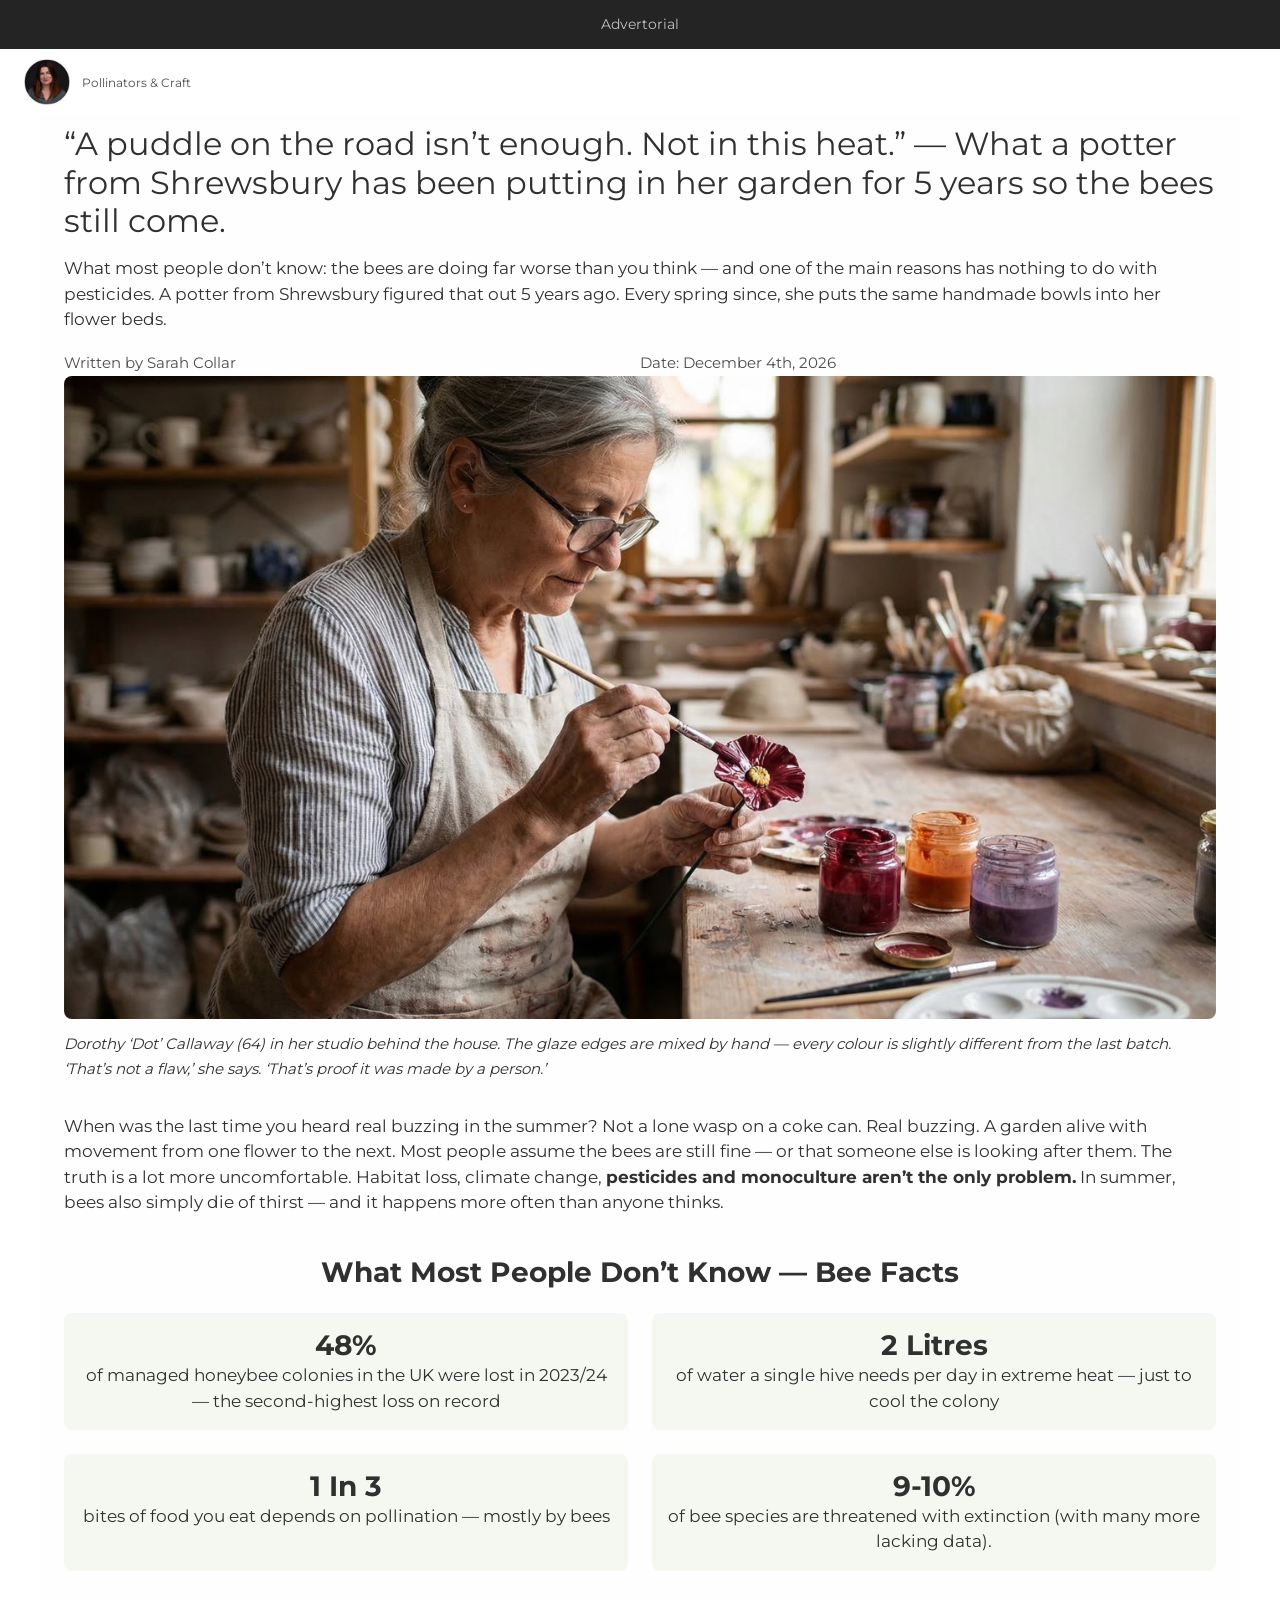
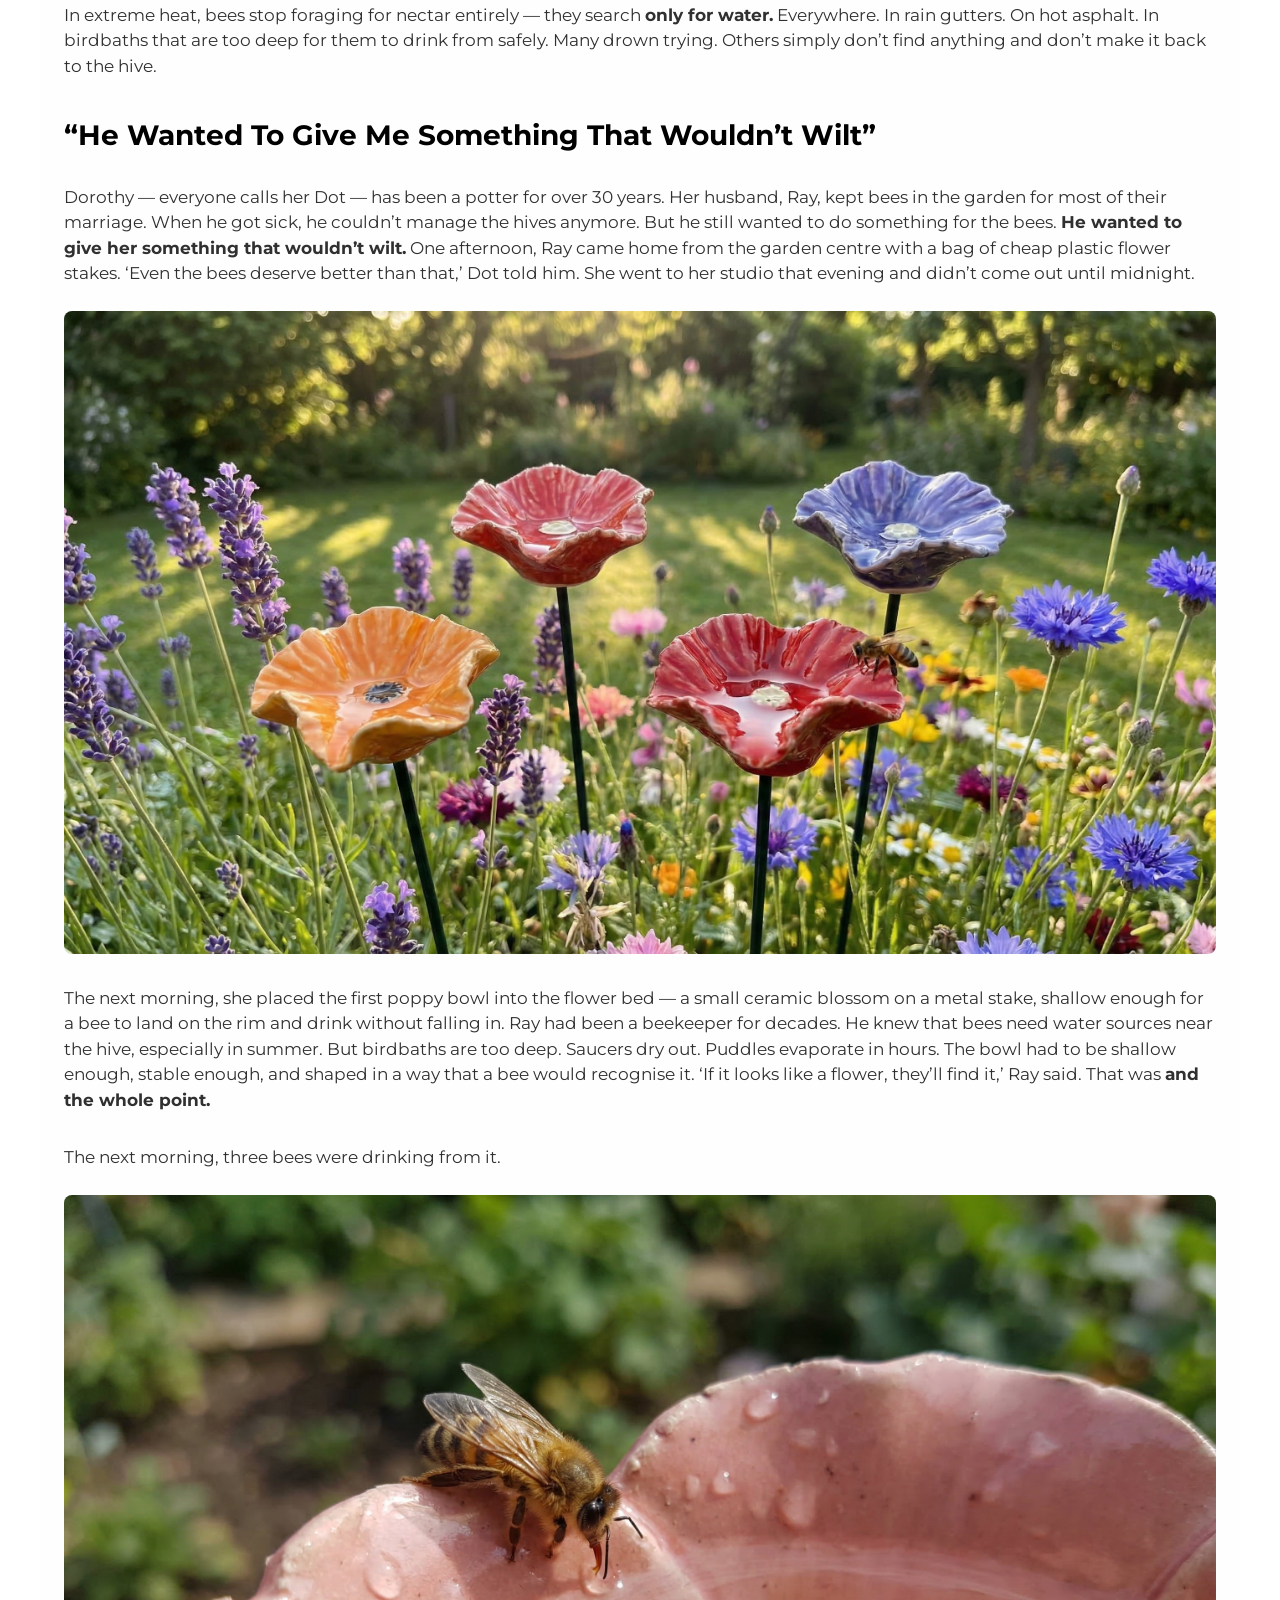
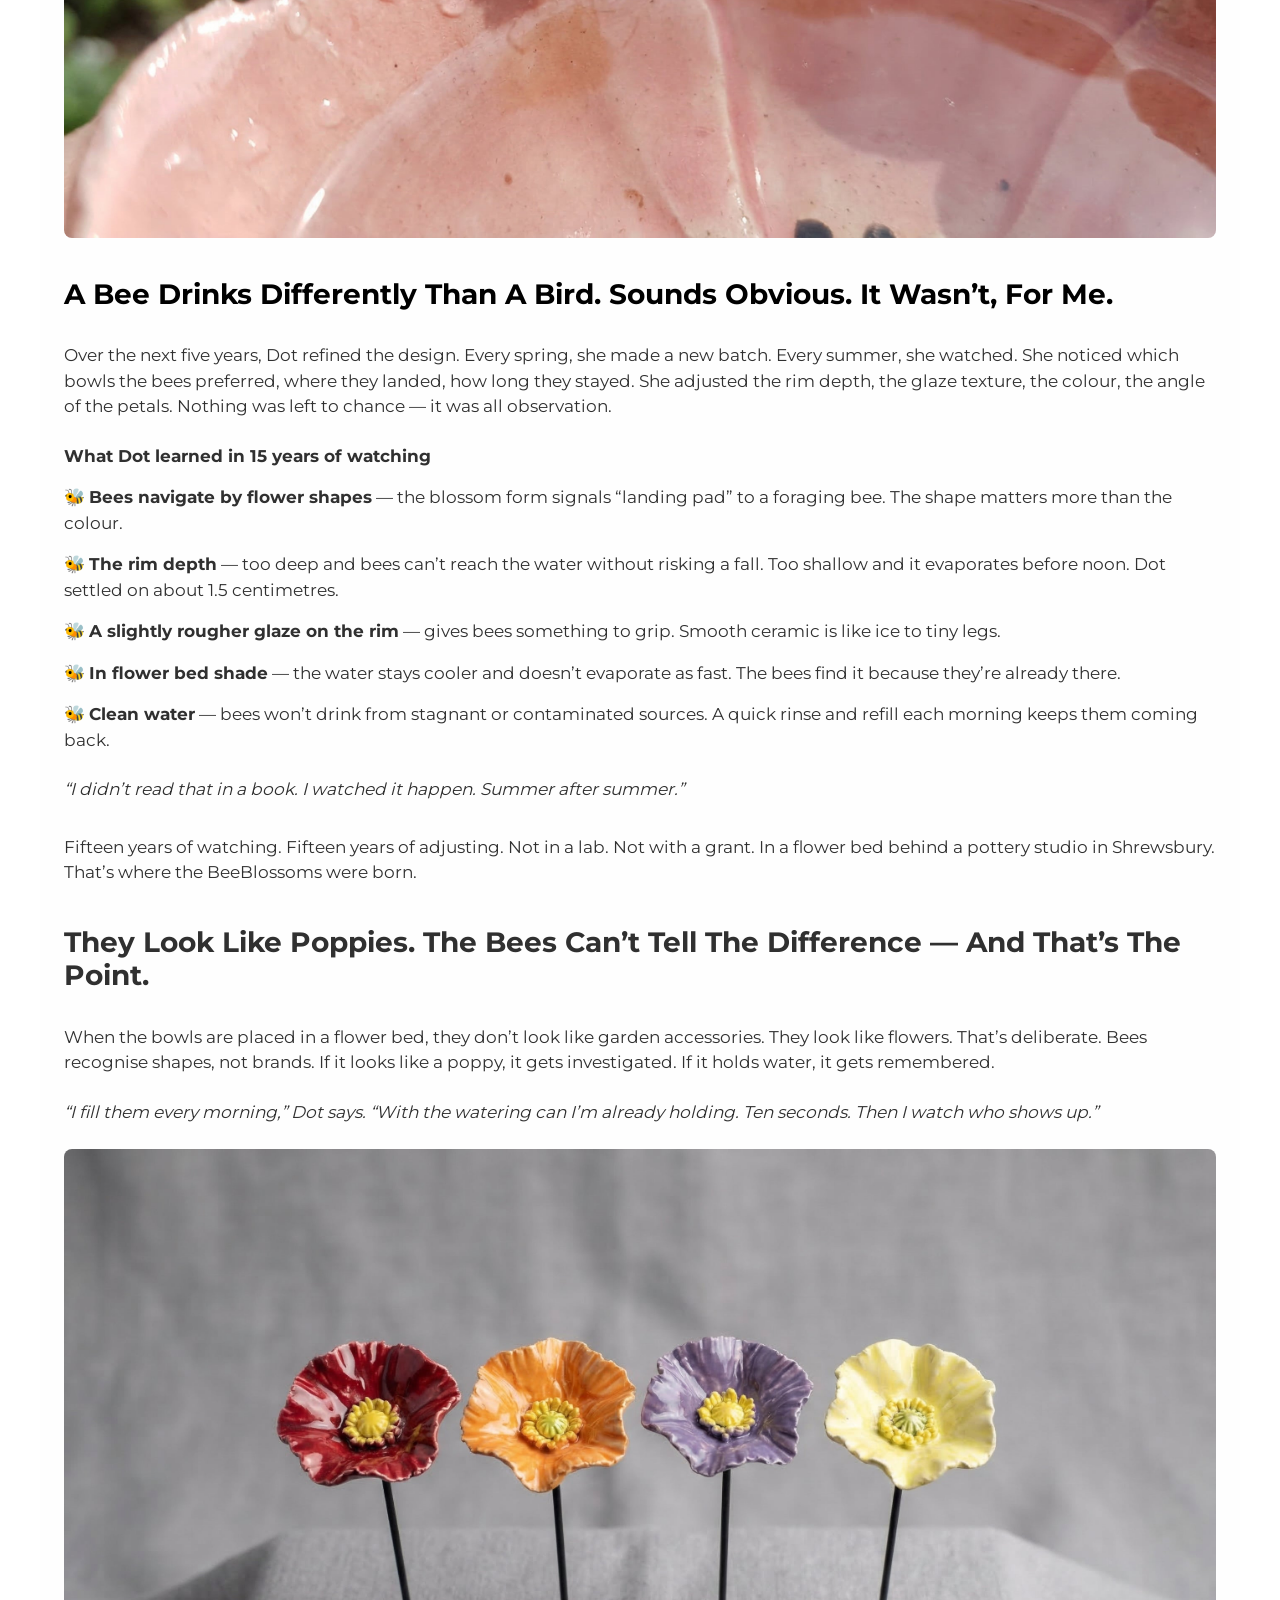
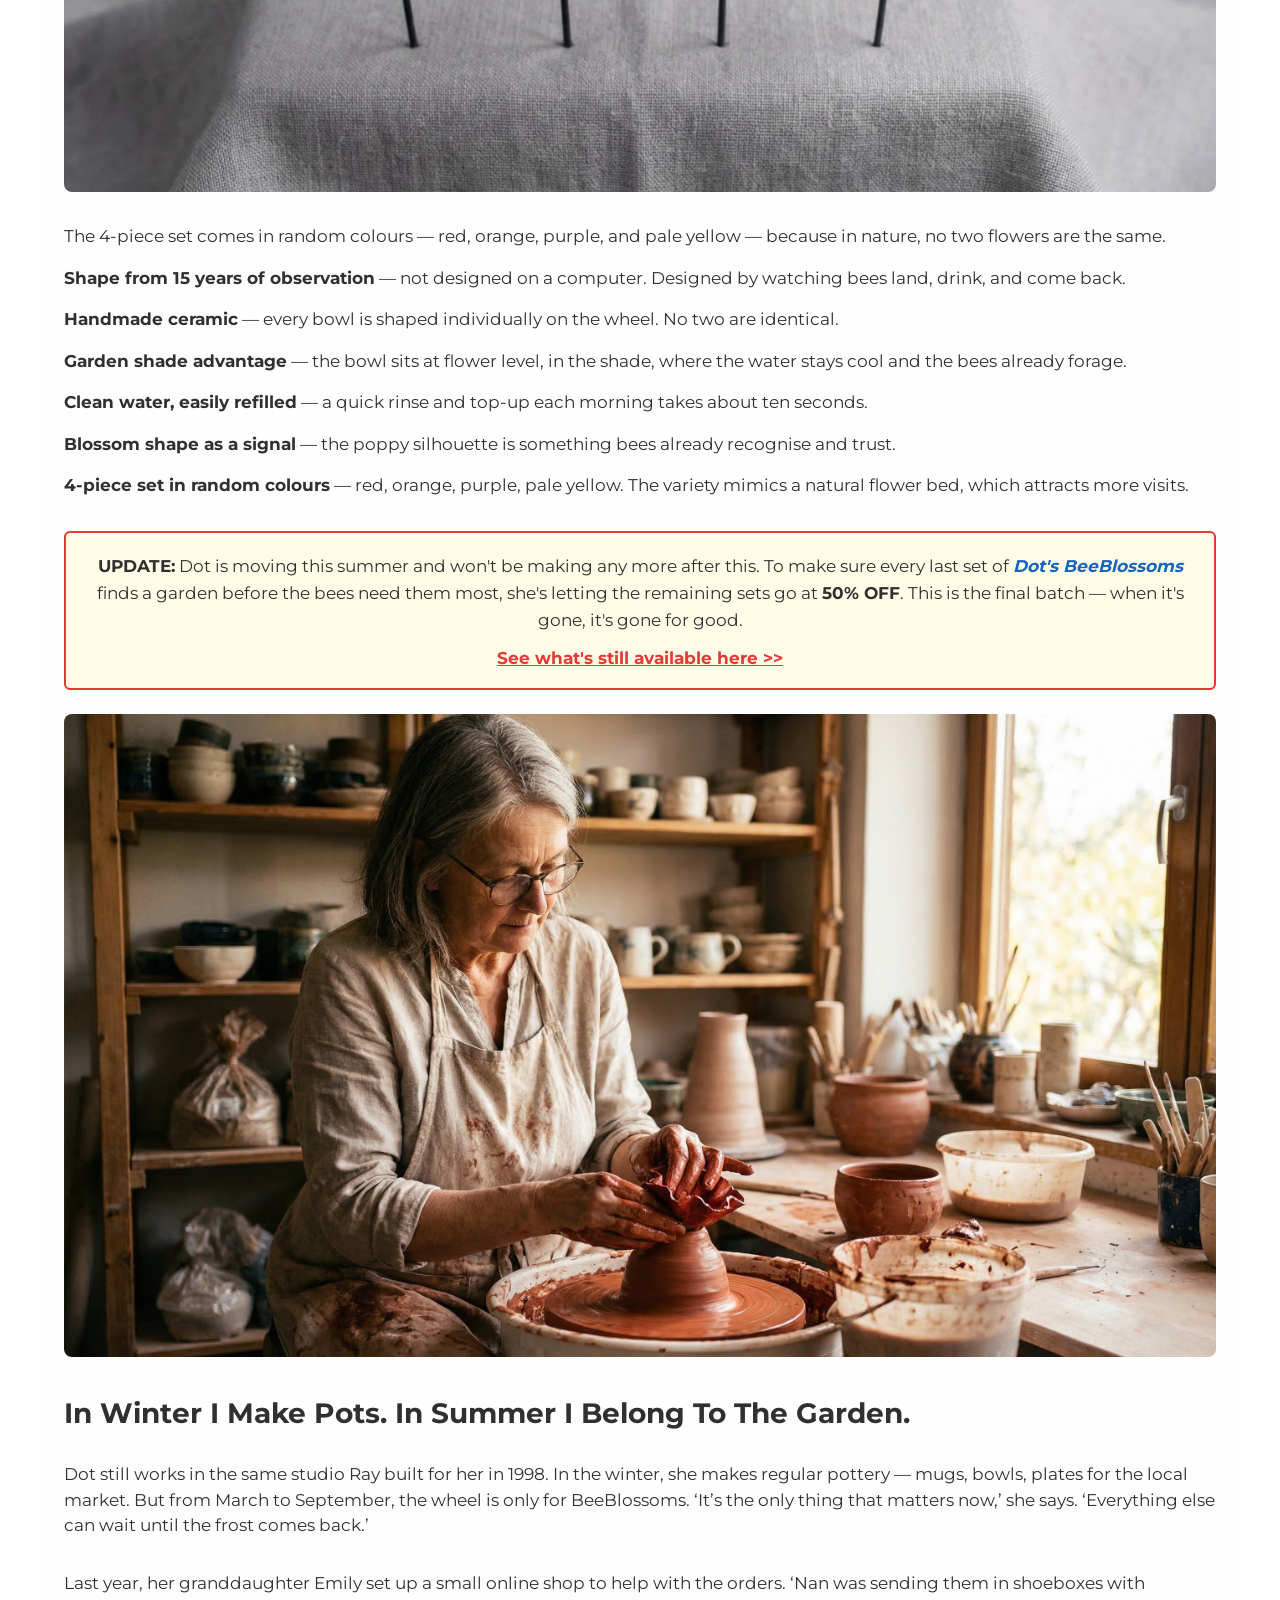
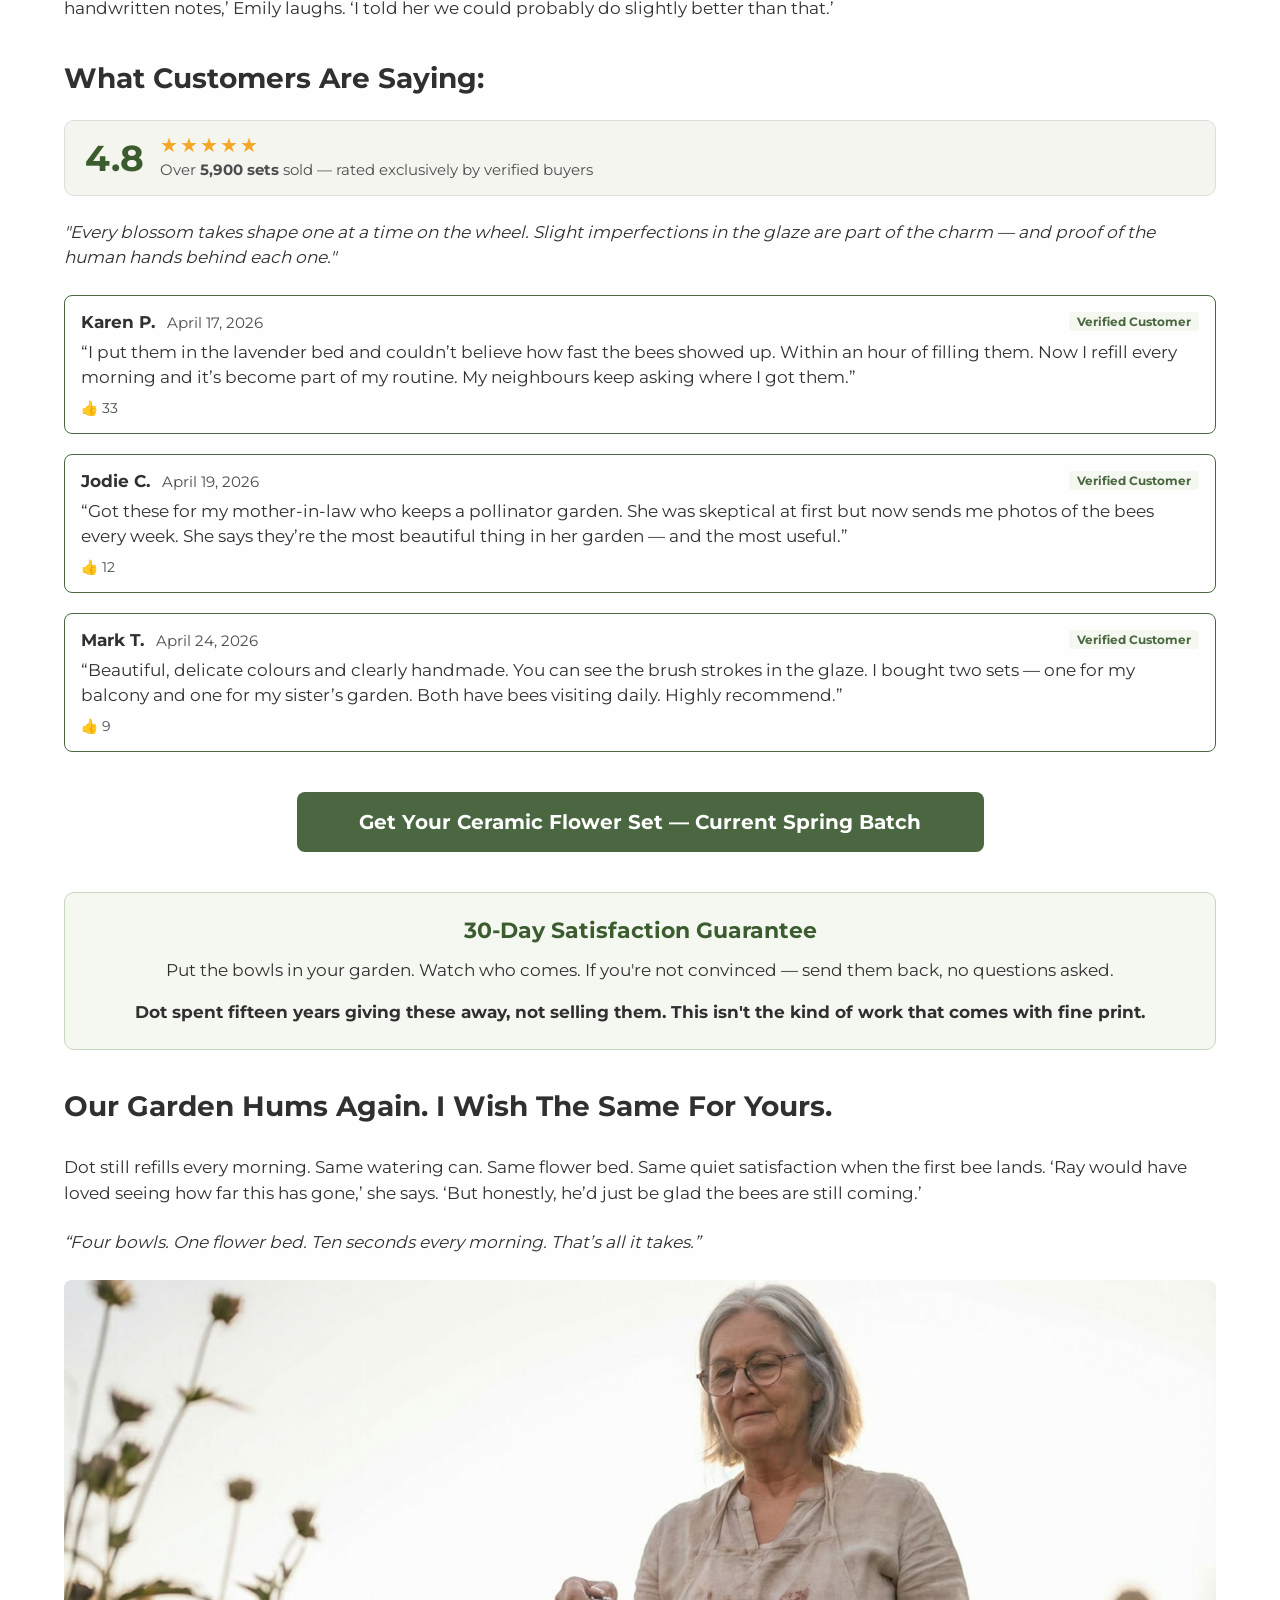
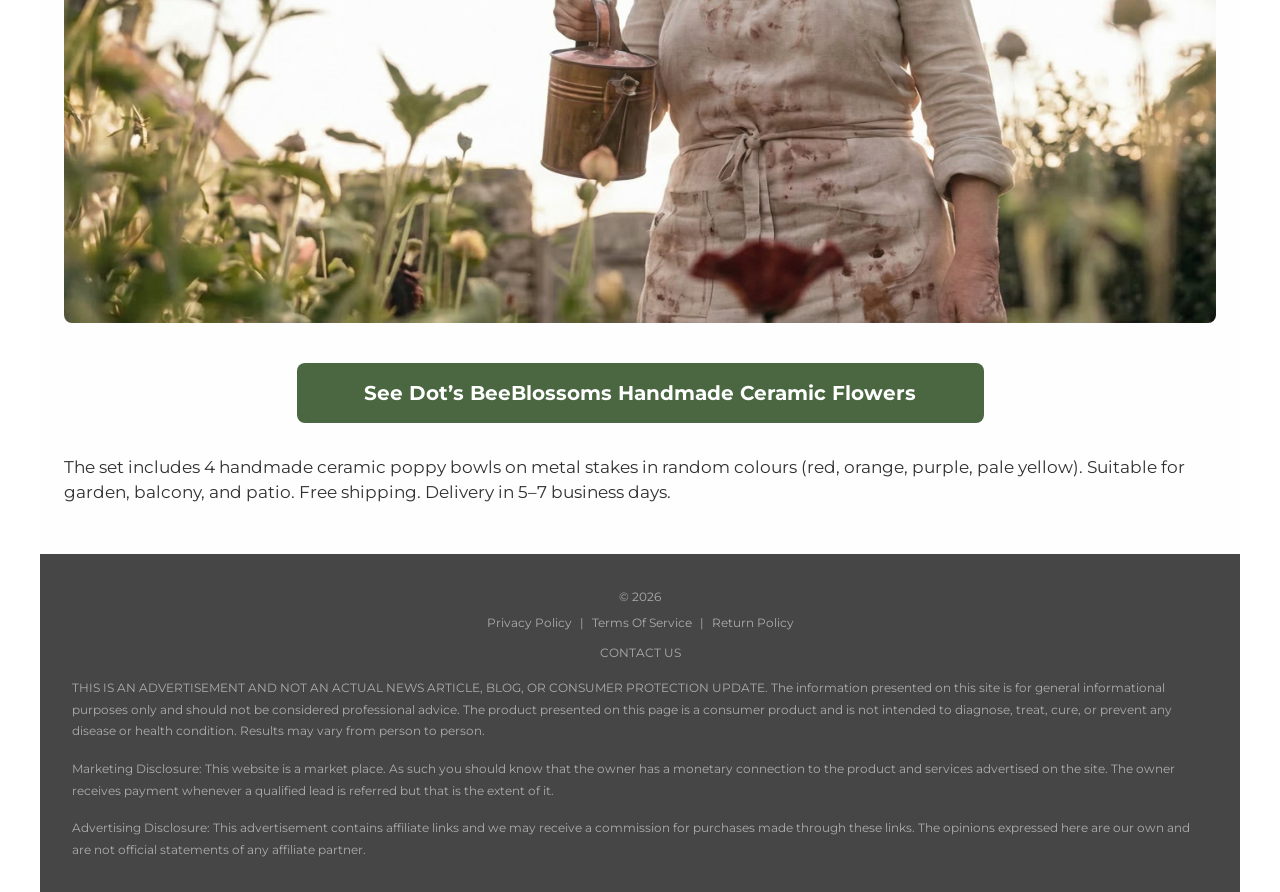
==== index.html @ 8da0c395 "first commit" ====
<!DOCTYPE html>
<html lang="en">
<head>
  <meta charset="UTF-8" />
  <meta name="viewport" content="width=device-width, initial-scale=1.0" />
  <title>BeeBlossoms - ADV – Bloop</title>
  <meta name="description" content="Why a potter from Shrewsbury has been putting handmade ceramic poppy bowls in her garden for 5 years so the bees still come. Handcrafted ceramic flowers with built-in bee watering stations." />
  <link rel="icon" href="images/favicon.png" />
  <meta property="og:title" content="BeeBlossoms" />
  <meta property="og:image" content="images/hero-portrait.jpg" />
  <link rel="stylesheet" href="css/style.css" />


<!-- MaxConv Tracking Script Base Code-->
<script>!function(w,d,o,n,c){w[o]=w[o]||function(){(w[o].q=w[o].q||[]).push(arguments)};var s=d.createElement(n),t=d.getElementsByTagName(n)[0];s.async=!0;s.defer=!0;s.src="https://track.healthdeepinsight.com/t/t.js";t.parentNode.insertBefore(s,t);}(window,document,"maxconv","script");</script>
<noscript><link rel="stylesheet" href="https://track.healthdeepinsight.com/t/t.css?mc_ns=1" /></noscript>
<!-- End MaxConv Tracking Script Base Code-->

</head>
<body>

  <!-- 1. Advertorial Banner -->
  <div class="banner">
    <p>Advertorial</p>
  </div>

  <!-- 2. Nav / Breadcrumb -->
  <div class="nav">
    <div class="nav-inner">
      <img class="nav-avatar" src="images/avatar.jpg" alt="BeeBlossoms avatar" />
      <a class="nav-link" href="https://track.healthdeepinsight.com/click" target="_blank" rel="noopener noreferrer">Pollinators &amp; Craft</a>
    </div>
  </div>

  <!-- 3–18. Main Content -->
  <div class="main">
    <div class="main-inner">

      <!-- 3. Hero Headline Section -->
      <h2 class="hero-headline">
        &ldquo;A puddle on the road isn&rsquo;t enough. Not in this heat.&rdquo;
        &mdash; What a potter from Shrewsbury has been putting in her garden for 5
        years so the bees still come.
      </h2>

      <p class="hero-body">
        What most people don&rsquo;t know: the bees are doing far worse than you
        think &mdash; and one of the main reasons has nothing to do with pesticides.
        A potter from Shrewsbury figured that out 5 years ago. Every spring since,
        she puts the same handmade bowls into her flower beds.
      </p>

      <div class="hero-meta">
        <p>Written by Sarah Collar</p>
        <p id="article-date">Date: </p>
      </div>
    </div>

    <!-- 4. Hero Image + Caption -->
    <div class="section">
      <img class="hero-image" src="images/hero-portrait.jpg" alt="Dorothy 'Dot' Callaway in her studio" width="917" height="512" />
      <p class="hero-caption">
        Dorothy &lsquo;Dot&rsquo; Callaway (64) in her studio behind the house. The
        glaze edges are mixed by hand &mdash; every colour is slightly different from
        the last batch. &lsquo;That&rsquo;s not a flaw,&rsquo; she says. &lsquo;That&rsquo;s
        proof it was made by a person.&rsquo;
      </p>
    </div>

    <!-- 5. Body Text — Bees Problem -->
    <div class="section">
      <p class="body-text">
        When was the last time you heard real buzzing in the summer? Not a lone wasp
        on a coke can. Real buzzing. A garden alive with movement from one flower to
        the next. Most people assume the bees are still fine &mdash; or that someone
        else is looking after them. The truth is a lot more uncomfortable. Habitat
        loss, climate change, <strong>pesticides and monoculture aren&rsquo;t the only
        problem.</strong> In summer, bees also simply die of thirst &mdash; and it
        happens more often than anyone thinks.
      </p>
    </div>

    <!-- 6. Bee Facts Stats Section -->
    <div class="section">
      <h2 class="stats-heading">What Most People Don&rsquo;t Know &mdash; Bee Facts</h2>

      <div class="stats-grid">
        <!-- Stat 1 -->
        <div class="stat-card">
          <h3>48%</h3>
          <p>of managed honeybee colonies in the UK were lost in 2023/24 &mdash; the second-highest loss on record</p>
        </div>
        <!-- Stat 2 -->
        <div class="stat-card">
          <h3>2 Litres</h3>
          <p>of water a single hive needs per day in extreme heat &mdash; just to cool the colony</p>
        </div>
        <!-- Stat 3 -->
        <div class="stat-card">
          <h3>1 In 3</h3>
          <p>bites of food you eat depends on pollination &mdash; mostly by bees</p>
        </div>
        <!-- Stat 4 -->
        <div class="stat-card">
          <h3>9-10%</h3>
          <p>of bee species are threatened with extinction (with many more lacking data).</p>
        </div>
      </div>
    </div>

    <!-- 7. Body Text — Heat -->
    <div class="section">
      <p class="body-text">
        In extreme heat, bees stop foraging for nectar entirely &mdash; they search
        <strong>only for water.</strong> Everywhere. In rain gutters. On hot asphalt.
        In birdbaths that are too deep for them to drink from safely. Many drown
        trying. Others simply don&rsquo;t find anything and don&rsquo;t make it back
        to the hive.
      </p>
    </div>

    <!-- 8. Section — "He Wanted To Give Me Something That Wouldn't Wilt" -->
    <div class="section">
      <h2 class="section-heading section-heading--black">
        &ldquo;He Wanted To Give Me Something That Wouldn&rsquo;t Wilt&rdquo;
      </h2>

      <p class="body-text">
        Dorothy &mdash; everyone calls her Dot &mdash; has been a potter for over 30
        years. Her husband, Ray, kept bees in the garden for most of their marriage.
        When he got sick, he couldn&rsquo;t manage the hives anymore. But he still
        wanted to do something for the bees. <strong>He wanted to give her something
        that wouldn&rsquo;t wilt.</strong> One afternoon, Ray came home from the
        garden centre with a bag of cheap plastic flower stakes. &lsquo;Even the bees
        deserve better than that,&rsquo; Dot told him. She went to her studio that
        evening and didn&rsquo;t come out until midnight.
      </p>

      <img class="section-image" src="images/product-context-1.jpg" alt="Handmade ceramic poppy bowls in a flower bed" width="917" height="512" />
    </div>

    <!-- 9. Poppy Bowls + Beekeeper Story -->
    <div class="section">
      <p class="body-text">
        The next morning, she placed the first poppy bowl into the flower bed &mdash;
        a small ceramic blossom on a metal stake, shallow enough for a bee to land on
        the rim and drink without falling in. Ray had been a beekeeper for decades.
        He knew that bees need water sources near the hive, especially in summer. But
        birdbaths are too deep. Saucers dry out. Puddles evaporate in hours. The bowl
        had to be shallow enough, stable enough, and shaped in a way that a bee would
        recognise it. &lsquo;If it looks like a flower, they&rsquo;ll find it,&rsquo;
        Ray said. That was <strong>and the whole point.</strong>
      </p>

      <p class="body-text">
        The next morning, three bees were drinking from it.
      </p>

      <img class="section-image" src="images/product-context-2.jpg" alt="Ceramic poppy bowls attracting bees in the garden" width="917" height="512" />
    </div>

    <!-- 10. Section — "A Bee Drinks Differently Than A Bird" -->
    <div class="section">
      <h2 class="section-heading section-heading--black">
        A Bee Drinks Differently Than A Bird. Sounds Obvious. It Wasn&rsquo;t, For Me.
      </h2>

      <p class="body-text">
        Over the next five years, Dot refined the design. Every spring, she made a
        new batch. Every summer, she watched. She noticed which bowls the bees
        preferred, where they landed, how long they stayed. She adjusted the rim
        depth, the glaze texture, the colour, the angle of the petals. Nothing was
        left to chance &mdash; it was all observation.
      </p>

      <p class="bullet-label">What Dot learned in 15 years of watching</p>

      <ul class="bullet-list">
        <li>
          🐝 <strong>Bees navigate by flower shapes</strong> &mdash; the blossom form
          signals &ldquo;landing pad&rdquo; to a foraging bee. The shape matters more
          than the colour.
        </li>
        <li>
          🐝 <strong>The rim depth</strong> &mdash; too deep and bees can&rsquo;t
          reach the water without risking a fall. Too shallow and it evaporates before
          noon. Dot settled on about 1.5 centimetres.
        </li>
        <li>
          🐝 <strong>A slightly rougher glaze on the rim</strong> &mdash; gives bees
          something to grip. Smooth ceramic is like ice to tiny legs.
        </li>
        <li>
          🐝 <strong>In flower bed shade</strong> &mdash; the water stays cooler and
          doesn&rsquo;t evaporate as fast. The bees find it because they&rsquo;re
          already there.
        </li>
        <li>
          🐝 <strong>Clean water</strong> &mdash; bees won&rsquo;t drink from stagnant
          or contaminated sources. A quick rinse and refill each morning keeps them
          coming back.
        </li>
      </ul>

      <p class="italic-quote">
        &ldquo;I didn&rsquo;t read that in a book. I watched it happen. Summer after
        summer.&rdquo;
      </p>

      <p class="body-text">
        Fifteen years of watching. Fifteen years of adjusting. Not in a lab. Not with
        a grant. In a flower bed behind a pottery studio in Shrewsbury. That&rsquo;s
        where the BeeBlossoms were born.
      </p>
    </div>

    <!-- 11. Section — "They Look Like Poppies" -->
    <div class="section">
      <h2 class="section-heading">
        They Look Like Poppies. The Bees Can&rsquo;t Tell The Difference &mdash;
        And That&rsquo;s The Point.
      </h2>

      <p class="body-text">
        When the bowls are placed in a flower bed, they don&rsquo;t look like garden
        accessories. They look like flowers. That&rsquo;s deliberate. Bees recognise
        shapes, not brands. If it looks like a poppy, it gets investigated. If it
        holds water, it gets remembered.
      </p>

      <p class="italic-quote">
        &ldquo;I fill them every morning,&rdquo; Dot says. &ldquo;With the watering
        can I&rsquo;m already holding. Ten seconds. Then I watch who shows up.&rdquo;
      </p>

      <img class="section-image" src="images/product-context-3.jpg" alt="BeeBlossoms ceramic poppy bowls in the garden" width="917" height="512" />

      <p class="body-text">
        The 4-piece set comes in random colours &mdash; red, orange, purple, and pale
        yellow &mdash; because in nature, no two flowers are the same.
      </p>

      <!-- 6 Feature Items -->
      <ul class="bullet-list">
        <li>
          <strong>Shape from 15 years of observation</strong> &mdash; not designed on
          a computer. Designed by watching bees land, drink, and come back.
        </li>
        <li>
          <strong>Handmade ceramic</strong> &mdash; every bowl is shaped individually
          on the wheel. No two are identical.
        </li>
        <li>
          <strong>Garden shade advantage</strong> &mdash; the bowl sits at flower
          level, in the shade, where the water stays cool and the bees already forage.
        </li>
        <li>
          <strong>Clean water, easily refilled</strong> &mdash; a quick rinse and
          top-up each morning takes about ten seconds.
        </li>
        <li>
          <strong>Blossom shape as a signal</strong> &mdash; the poppy silhouette is
          something bees already recognise and trust.
        </li>
        <li>
          <strong>4-piece set in random colours</strong> &mdash; red, orange, purple,
          pale yellow. The variety mimics a natural flower bed, which attracts more
          visits.
        </li>
      </ul>
    </div>

    <!-- 12. UPDATE / Urgency CTA -->
<div class="section">
  <div class="update-box">
    <p class="update-box-text">
      <strong>UPDATE:</strong> Dot is moving this summer and won't be making any more after this.
      To make sure every last set of <a class="update-brand-link" href="https://track.healthdeepinsight.com/click" target="_blank" rel="noopener noreferrer">Dot's BeeBlossoms</a>
      finds a garden before the bees need them most, she's letting the remaining sets go at
      <strong>50% OFF</strong>. This is the final batch — when it's gone, it's gone for good.
    </p>
    <a class="update-cta-link" href="https://track.healthdeepinsight.com/click" target="_blank" rel="noopener noreferrer">
      See what's still available here &gt;&gt;
    </a>
  </div>

  <img class="section-image" src="images/product-context-4.jpg" alt="BeeBlossoms final batch product image" width="917" height="512" />
</div>

    <!-- 13. Section — "In Winter I Make Pots" -->
    <div class="section">
      <h2 class="section-heading">
        In Winter I Make Pots. In Summer I Belong To The Garden.
      </h2>

      <p class="body-text">
        Dot still works in the same studio Ray built for her in 1998. In the winter,
        she makes regular pottery &mdash; mugs, bowls, plates for the local market.
        But from March to September, the wheel is only for BeeBlossoms.
        &lsquo;It&rsquo;s the only thing that matters now,&rsquo; she says.
        &lsquo;Everything else can wait until the frost comes back.&rsquo;
      </p>

      <p class="body-text">
        Last year, her granddaughter Emily set up a small online shop to help with
        the orders. &lsquo;Nan was sending them in shoeboxes with handwritten
        notes,&rsquo; Emily laughs. &lsquo;I told her we could probably do slightly
        better than that.&rsquo;
      </p>
    </div>

    <!-- 14. Reviews Section -->
    <div class="section">
      <h2 class="section-heading">What Customers Are Saying:</h2>

      <!-- Rating Summary -->
<div class="rating-summary">
  <div class="rating-score">
    <span class="rating-number">4.8</span>
    <div class="rating-right">
      <div class="rating-stars-row">★★★★★</div>
      <p class="rating-count">Over <strong>5,900 sets</strong> sold — rated exclusively by verified buyers</p>
    </div>
  </div>
  <p class="italic-quote">
    "Every blossom takes shape one at a time on the wheel. Slight
    imperfections in the glaze are part of the charm — and proof of the
    human hands behind each one."
  </p>
</div>


      <!-- Review Cards -->
      <div class="review-cards">
        <!-- Review 1 -->
        <div class="review-card">
          <div class="review-header">
            <div>
              <span class="review-author">Karen P.</span>
              <span class="review-date">April 17, 2026</span>
            </div>
            <span class="review-badge">Verified Customer</span>
          </div>
          <p class="review-body">
            &ldquo;I put them in the lavender bed and couldn&rsquo;t believe how fast
            the bees showed up. Within an hour of filling them. Now I refill every
            morning and it&rsquo;s become part of my routine. My neighbours keep
            asking where I got them.&rdquo;
          </p>
          <div class="review-thumbs">
            <span>&#128077;</span>
            <span>33</span>
          </div>
        </div>

        <!-- Review 2 -->
        <div class="review-card">
          <div class="review-header">
            <div>
              <span class="review-author">Jodie C.</span>
              <span class="review-date">April 19, 2026</span>
            </div>
            <span class="review-badge">Verified Customer</span>
          </div>
          <p class="review-body">
            &ldquo;Got these for my mother-in-law who keeps a pollinator garden. She
            was skeptical at first but now sends me photos of the bees every week. She
            says they&rsquo;re the most beautiful thing in her garden &mdash; and the
            most useful.&rdquo;
          </p>
          <div class="review-thumbs">
            <span>&#128077;</span>
            <span>12</span>
          </div>
        </div>

        <!-- Review 3 -->
        <div class="review-card">
          <div class="review-header">
            <div>
              <span class="review-author">Mark T.</span>
              <span class="review-date">April 24, 2026</span>
            </div>
            <span class="review-badge">Verified Customer</span>
          </div>
          <p class="review-body">
            &ldquo;Beautiful, delicate colours and clearly handmade. You can see the
            brush strokes in the glaze. I bought two sets &mdash; one for my balcony
            and one for my sister&rsquo;s garden. Both have bees visiting daily.
            Highly recommend.&rdquo;
          </p>
          <div class="review-thumbs">
            <span>&#128077;</span>
            <span>9</span>
          </div>
        </div>
      </div>
    </div>

    <!-- 15. CTA Button -->
    <div class="section">
      <div class="cta-wrapper">
        <a class="cta-button" href="https://track.healthdeepinsight.com/click" target="_blank" rel="noopener noreferrer">
          Get Your Ceramic Flower Set &mdash; Current Spring Batch
        </a>
      </div>
    </div>

    <!-- 16. Guarantee Section -->
<div class="section">
  <div class="guarantee-box">
    <h3 class="guarantee-title">30-Day Satisfaction Guarantee</h3>
    <p class="guarantee-body">
      Put the bowls in your garden. Watch who comes. If you're not convinced — send them back, no questions asked.
    </p>
    <p class="guarantee-bold">
      Dot spent fifteen years giving these away, not selling them. This isn't the kind of work that comes with fine print.
    </p>
  </div>
</div>



    <!-- 17. Closing Section -->
    <div class="section">
      <h2 class="section-heading">
        Our Garden Hums Again. I Wish The Same For Yours.
      </h2>

      <p class="body-text">
        Dot still refills every morning. Same watering can. Same flower bed. Same
        quiet satisfaction when the first bee lands. &lsquo;Ray would have loved
        seeing how far this has gone,&rsquo; she says. &lsquo;But honestly,
        he&rsquo;d just be glad the bees are still coming.&rsquo;
      </p>

      <p class="italic-quote">
        &ldquo;Four bowls. One flower bed. Ten seconds every morning. That&rsquo;s
        all it takes.&rdquo;
      </p>

      <img class="section-image" src="images/closing-image.jpg" alt="BeeBlossoms in a summer garden" width="917" height="512" />

      <div class="cta-wrapper">
        <a class="cta-button" href="https://track.healthdeepinsight.com/click" target="_blank" rel="noopener noreferrer">
          See Dot&rsquo;s BeeBlossoms Handmade Ceramic Flowers
        </a>
      </div>
    </div>

    <!-- 18. Product Description -->
    <div class="section">
      <p class="product-desc">
        The set includes 4 handmade ceramic poppy bowls on metal stakes in random
        colours (red, orange, purple, pale yellow). Suitable for garden, balcony, and
        patio. Free shipping. Delivery in 5&ndash;7 business days.
      </p>
    </div>

    <!-- 19. Footer -->
    <footer class="footer">
      <div class="footer-inner">
        <p class="footer-copy">&copy; 2026 </p>
        <div class="footer-links">
          <a href="https://track.healthdeepinsight.com/click" target="_blank" rel="noopener noreferrer">Privacy Policy</a>
          <span>|</span>
          <a href="https://track.healthdeepinsight.com/click" target="_blank" rel="noopener noreferrer">Terms Of Service</a>
          <span>|</span>
          <a href="https://track.healthdeepinsight.com/click" target="_blank" rel="noopener noreferrer">Return Policy</a>
        </div>
        <div class="footer-contact">
          <a href="https://track.healthdeepinsight.com/click" target="_blank" rel="noopener noreferrer">CONTACT US</a>
        </div>
        <p class="footer-disclaimer">
          THIS IS AN ADVERTISEMENT AND NOT AN ACTUAL NEWS ARTICLE, BLOG, OR CONSUMER
          PROTECTION UPDATE. The information presented on this site is for general
          informational purposes only and should not be considered professional advice.
          The product presented on this page is a consumer product and is not intended
          to diagnose, treat, cure, or prevent any disease or health condition. Results
          may vary from person to person.
        </p>
        <p class="footer-disclaimer">
          Marketing Disclosure: This website is a market place. As such you should know
          that the owner has a monetary connection to the product and services advertised
          on the site. The owner receives payment whenever a qualified lead is referred
          but that is the extent of it.
        </p>
        <p class="footer-disclaimer">
          Advertising Disclosure: This advertisement contains affiliate links and we may
          receive a commission for purchases made through these links. The opinions
          expressed here are our own and are not official statements of any affiliate
          partner.
        </p>
      </div>
    </footer>
  </div>

  <!-- Floating Bottom CTA -->
  <div class="floating-cta" id="floating-cta">
    <a href="https://track.healthdeepinsight.com/click" target="_blank" rel="noopener noreferrer">
      Check Availability &amp; Claim Your 50% Off
    </a>
  </div>

  <script src="js/main.js"></script>
</body>
</html>
---- css/style.css ----
/* ===== Fonts ===== */
@font-face {
  font-family: 'Montserrat';
  src: url('montserrat-400.woff2') format('woff2');
  font-weight: 400;
  font-style: normal;
  font-display: swap;
}
@font-face {
  font-family: 'Montserrat';
  src: url('montserrat-500.woff2') format('woff2');
  font-weight: 500;
  font-style: normal;
  font-display: swap;
}
@font-face {
  font-family: 'Montserrat';
  src: url('montserrat-600.woff2') format('woff2');
  font-weight: 600;
  font-style: normal;
  font-display: swap;
}
@font-face {
  font-family: 'Montserrat';
  src: url('montserrat-700.woff2') format('woff2');
  font-weight: 700;
  font-style: normal;
  font-display: swap;
}

/* ===== Reset ===== */
*, *::before, *::after {
  margin: 0;
  padding: 0;
  box-sizing: border-box;
}

html, body {
  height: 100%;
}

body {
  display: flex;
  flex-direction: column;
  min-height: 100%;
  font-family: 'Montserrat', sans-serif;
  -webkit-font-smoothing: antialiased;
  -moz-osx-font-smoothing: grayscale;
}

img {
  display: block;
  max-width: 100%;
  height: auto;
}

a {
  text-decoration: none;
  color: inherit;
}

ul {
  list-style: none;
}

/* ===== 1. Advertorial Banner ===== */
.banner {
  width: 100%;
  background-color: #242424;
  padding: 12px 0;
}
.banner p {
  text-align: center;
  font-size: 14px;
  line-height: 25.2px;
  color: rgb(195, 192, 195);
}

/* ===== 2. Nav / Breadcrumb ===== */
.nav {
  width: 100%;
  background-color: #fff;
  padding: 10px 12px;
}
@media (min-width: 768px) {
  .nav { padding: 10px 24px; }
}
.nav-inner {
  display: flex;
  align-items: center;
  gap: 12px;
}
.nav-avatar {
  width: 46px;
  height: 46px;
  border-radius: 4px;
  object-fit: cover;
}
.nav-link {
  font-size: 12px;
  color: rgb(77, 77, 77);
}
.nav-link:hover {
  text-decoration: underline;
}

/* ===== 3-18. Main Content ===== */
.main {
  max-width: 1200px;
  margin: 0 auto;
  background-color: #FEFEFE;
}
.main-inner {
  padding: 10px 12px 32px;
}
@media (min-width: 768px) {
  .main-inner { padding: 10px 24px 0; }
}

/* ===== 3. Hero Headline ===== */
.hero-headline {
  text-align: left;
  font-size: 24px;
  line-height: 31.2px;
  font-weight: 400;
  color: #303030;
}
@media (min-width: 768px) {
  .hero-headline { font-size: 32px; line-height: 38.4px; }
}

.hero-body {
  margin-top: 16px;
  text-align: left;
  font-size: 16px;
  line-height: 24px;
  color: #303030;
}
@media (min-width: 768px) {
  .hero-body { font-size: 17px; line-height: 25.5px; }
}

.hero-meta {
  margin-top: 16px;
  display: grid;
  grid-template-columns: 1fr;
  gap: 0;
}
@media (min-width: 768px) {
  .hero-meta { grid-template-columns: 1fr 1fr; }
}
.hero-meta p {
  font-size: 15px;
  line-height: 27px;
  font-weight: 400;
  color: rgb(77, 77, 77);
}

/* ===== Shared section padding ===== */
.section {
  padding-left: 12px;
  padding-right: 12px;
}
@media (min-width: 768px) {
  .section { padding-left: 24px; padding-right: 24px; }
}

/* ===== 4. Hero Image + Caption ===== */
.hero-image {
  width: 100%;
  border-radius: 8px;
}
.hero-caption {
  margin-top: 12px;
  text-align: left;
  font-size: 15px;
  font-style: italic;
  line-height: 25.5px;
  color: #303030;
}

/* ===== Body text ===== */
.body-text {
  margin-top: 32px;
  text-align: left;
  font-size: 16px;
  line-height: 24px;
  color: #303030;
}
@media (min-width: 768px) {
  .body-text { font-size: 17px; line-height: 25.5px; }
}

.body-text-bold {
  font-weight: 700;
}

/* ===== 6. Stats Section ===== */
.stats-heading {
  margin-top: 40px;
  text-align: center;
  font-size: 24px;
  line-height: 31.2px;
  font-weight: 700;
  text-transform: capitalize;
  color: #303030;
}
@media (min-width: 768px) {
  .stats-heading { font-size: 28px; line-height: 33.6px; }
}

.stats-grid {
  margin-top: 24px;
  display: grid;
  grid-template-columns: 1fr;
  gap: 24px;
}
@media (min-width: 768px) {
  .stats-grid { grid-template-columns: 1fr 1fr; }
}

.stat-card {
  border-radius: 8px;
  background-color: #F5F8F0;
  padding: 16px;
}
.stat-card h3 {
  text-align: center;
  font-size: 28px;
  font-weight: 700;
  line-height: 33.6px;
  color: #303030;
}
.stat-card p {
  text-align: center;
  font-size: 17px;
  line-height: 25.5px;
  color: #303030;
}

/* ===== Section Heading ===== */
.section-heading {
  margin-top: 40px;
  text-align: left;
  font-size: 24px;
  line-height: 31.2px;
  font-weight: 700;
  text-transform: capitalize;
  color: #303030;
}
.section-heading--black {
  color: #000;
}
@media (min-width: 768px) {
  .section-heading { font-size: 28px; line-height: 33.6px; }
}

.section-image {
  margin-top: 24px;
  width: 100%;
  border-radius: 8px;
}

/* ===== Bullet List ===== */
.bullet-list {
  margin-top: 16px;
  display: flex;
  flex-direction: column;
  gap: 16px;
}
.bullet-list li {
  text-align: left;
  font-size: 16px;
  line-height: 24px;
  color: #303030;
}
@media (min-width: 768px) {
  .bullet-list li { font-size: 17px; line-height: 25.5px; }
}

.bullet-label {
  margin-top: 24px;
  text-align: left;
  font-size: 17px;
  font-weight: 700;
  line-height: 25.5px;
  color: #303030;
}

.italic-quote {
  margin-top: 24px;
  text-align: left;
  font-size: 17px;
  font-style: italic;
  line-height: 25.5px;
  color: #303030;
}

/* ===== CTA Button ===== */
.cta-wrapper {
  margin-top: 40px;
  display: flex;
  justify-content: center;
}
.cta-button {
  display: block;
  width: 100%;
  border-radius: 8px;
  background-color: rgb(74, 103, 65);
  padding: 12px 24px;
  text-align: center;
  font-size: 20px;
  font-weight: 700;
  text-transform: capitalize;
  line-height: 36px;
  color: #fff;
  border: none;
  cursor: pointer;
}
@media (min-width: 768px) {
  .cta-button { width: 687px; }
}
.cta-button:hover {
  opacity: 0.9;
}

/* ===== CTA text link ===== */
.cta-link {
  color: #303030;
  text-decoration: underline;
}
.cta-link:hover {
  color: #4A6741;
}

/* ===== 14. Reviews Section ===== */
.rating-summary {
  margin-top: 24px;
}

.rating-score {
  display: flex;
  align-items: center;
  gap: 16px;
  background-color: #f5f5f0;
  border: 1px solid #ddd;
  border-radius: 10px;
  padding: 14px 20px;
}

.rating-number {
  font-size: 36px;
  font-weight: 700;
  color: #3a5c2e;
  line-height: 1;
  flex-shrink: 0;
}

.rating-right {
  display: flex;
  flex-direction: column;
  gap: 4px;
}

.rating-stars-row {
  font-size: 20px;
  color: #f5a623;
  line-height: 1;
  letter-spacing: 2px;
}

.rating-count {
  font-size: 15px;
  line-height: 22px;
  color: rgb(77, 77, 77);
}


.review-cards {
  margin-top: 24px;
  display: flex;
  flex-direction: column;
  gap: 20px;
}
.review-card {
  border-radius: 8px;
  border: 1px solid #4A6741;
  padding: 16px;
}
.review-header {
  display: flex;
  align-items: center;
  justify-content: space-between;
}
.review-author {
  font-size: 17px;
  font-weight: 700;
  color: #303030;
}
.review-date {
  font-size: 15px;
  color: rgb(77, 77, 77);
  margin-left: 8px;
}
.review-badge {
  border-radius: 4px;
  background-color: #F5F8F0;
  padding: 2px 8px;
  font-size: 12px;
  font-weight: 700;
  color: #4A6741;
}
.review-body {
  margin-top: 8px;
  text-align: left;
  font-size: 17px;
  line-height: 25.5px;
  color: #303030;
}
.review-thumbs {
  margin-top: 8px;
  display: flex;
  align-items: center;
  gap: 4px;
  font-size: 14px;
  color: rgb(77, 77, 77);
}

/* ===== 16. Guarantee ===== */
.guarantee-box {
  margin-top: 40px;
  background-color: #f5f8f0;
  border: 1px solid #c8d8c0;
  border-radius: 10px;
  padding: 24px 28px;
  text-align: center;
}

.guarantee-title {
  font-size: 20px;
  font-weight: 700;
  line-height: 28px;
  color: #3a5c2e;
  margin-bottom: 12px;
}
@media (min-width: 768px) {
  .guarantee-title { font-size: 22px; }
}

.guarantee-body {
  font-size: 16px;
  line-height: 25px;
  color: #303030;
  margin-bottom: 16px;
}
@media (min-width: 768px) {
  .guarantee-body { font-size: 17px; line-height: 26px; }
}

.guarantee-bold {
  font-size: 16px;
  font-weight: 700;
  line-height: 25px;
  color: #303030;
}
@media (min-width: 768px) {
  .guarantee-bold { font-size: 17px; line-height: 26px; }
}


/* ===== 18. Product Description ===== */
.product-desc {
  margin-top: 32px;
  text-align: left;
  font-size: 16px;
  line-height: 24px;
  color: #303030;
}
@media (min-width: 768px) {
  .product-desc { font-size: 17px; line-height: 25.5px; }
}

/* ===== 19. Footer ===== */
.footer {
  margin-top: 48px;
  width: 100%;
  background-color: #464646;
  padding: 32px 16px;
}
@media (min-width: 768px) {
  .footer { padding: 32px; }
}
.footer-inner {
  text-align: center;
}
.footer-copy {
  font-size: 12px;
  line-height: 21.6px;
  color: rgb(172, 172, 172);
}
.footer-links {
  margin-top: 8px;
  display: flex;
  align-items: center;
  justify-content: center;
  gap: 8px;
}
.footer-links a {
  font-size: 12px;
  color: rgb(172, 172, 172);
}
.footer-links a:hover {
  text-decoration: underline;
}
.footer-links span {
  font-size: 12px;
  color: rgb(172, 172, 172);
}
.footer-contact {
  margin-top: 12px;
}
.footer-contact a {
  font-size: 12px;
  color: rgb(172, 172, 172);
}
.footer-contact a:hover {
  text-decoration: underline;
}
.footer-disclaimer {
  margin-top: 16px;
  text-align: left;
  font-size: 12px;
  line-height: 21.6px;
  color: rgb(172, 172, 172);
}

/* ===== Floating Bottom CTA ===== */
.floating-cta {
  position: fixed;
  bottom: 0;
  left: 0;
  right: 0;
  z-index: 100;
  background-color: #fff;
  padding: 12px 16px;
  box-shadow: 0 -2px 10px rgba(0, 0, 0, 0.12);
  text-align: center;
  opacity: 0;
  transform: translateY(100%);
  transition: opacity 0.35s ease, transform 0.35s ease;
  pointer-events: none;
}
.floating-cta.visible {
  opacity: 1;
  transform: translateY(0);
  pointer-events: auto;
}
.floating-cta a {
  display: block;
  width: 100%;
  max-width: 687px;
  margin: 0 auto;
  border-radius: 8px;
  background-color: rgb(74, 103, 65);
  padding: 12px 24px;
  text-align: center;
  font-size: 18px;
  font-weight: 700;
  text-transform: capitalize;
  line-height: 30px;
  color: #fff;
  cursor: pointer;
}
.floating-cta a:hover {
  opacity: 0.9;
}

/* ===== UPDATE Box (Section 12) ===== */
.update-box {
  margin-top: 32px;
  background-color: #fffde7;
  border: 2px solid #e53935;
  border-radius: 6px;
  padding: 20px 24px;
  text-align: center;
}

.update-box-text {
  font-size: 16px;
  line-height: 26px;
  color: #303030;
}
@media (min-width: 768px) {
  .update-box-text { font-size: 17px; line-height: 27px; }
}

.update-brand-link {
  color: #1565c0;
  font-weight: 700;
  font-style: italic;
  text-decoration: none;
}
.update-brand-link:hover {
  text-decoration: underline;
}

.update-cta-link {
  display: block;
  margin-top: 14px;
  font-size: 16px;
  font-weight: 700;
  color: #e53935;
  text-decoration: underline;
  text-align: center;
}
@media (min-width: 768px) {
  .update-cta-link { font-size: 17px; }
}
.update-cta-link:hover {
  color: #b71c1c;
}
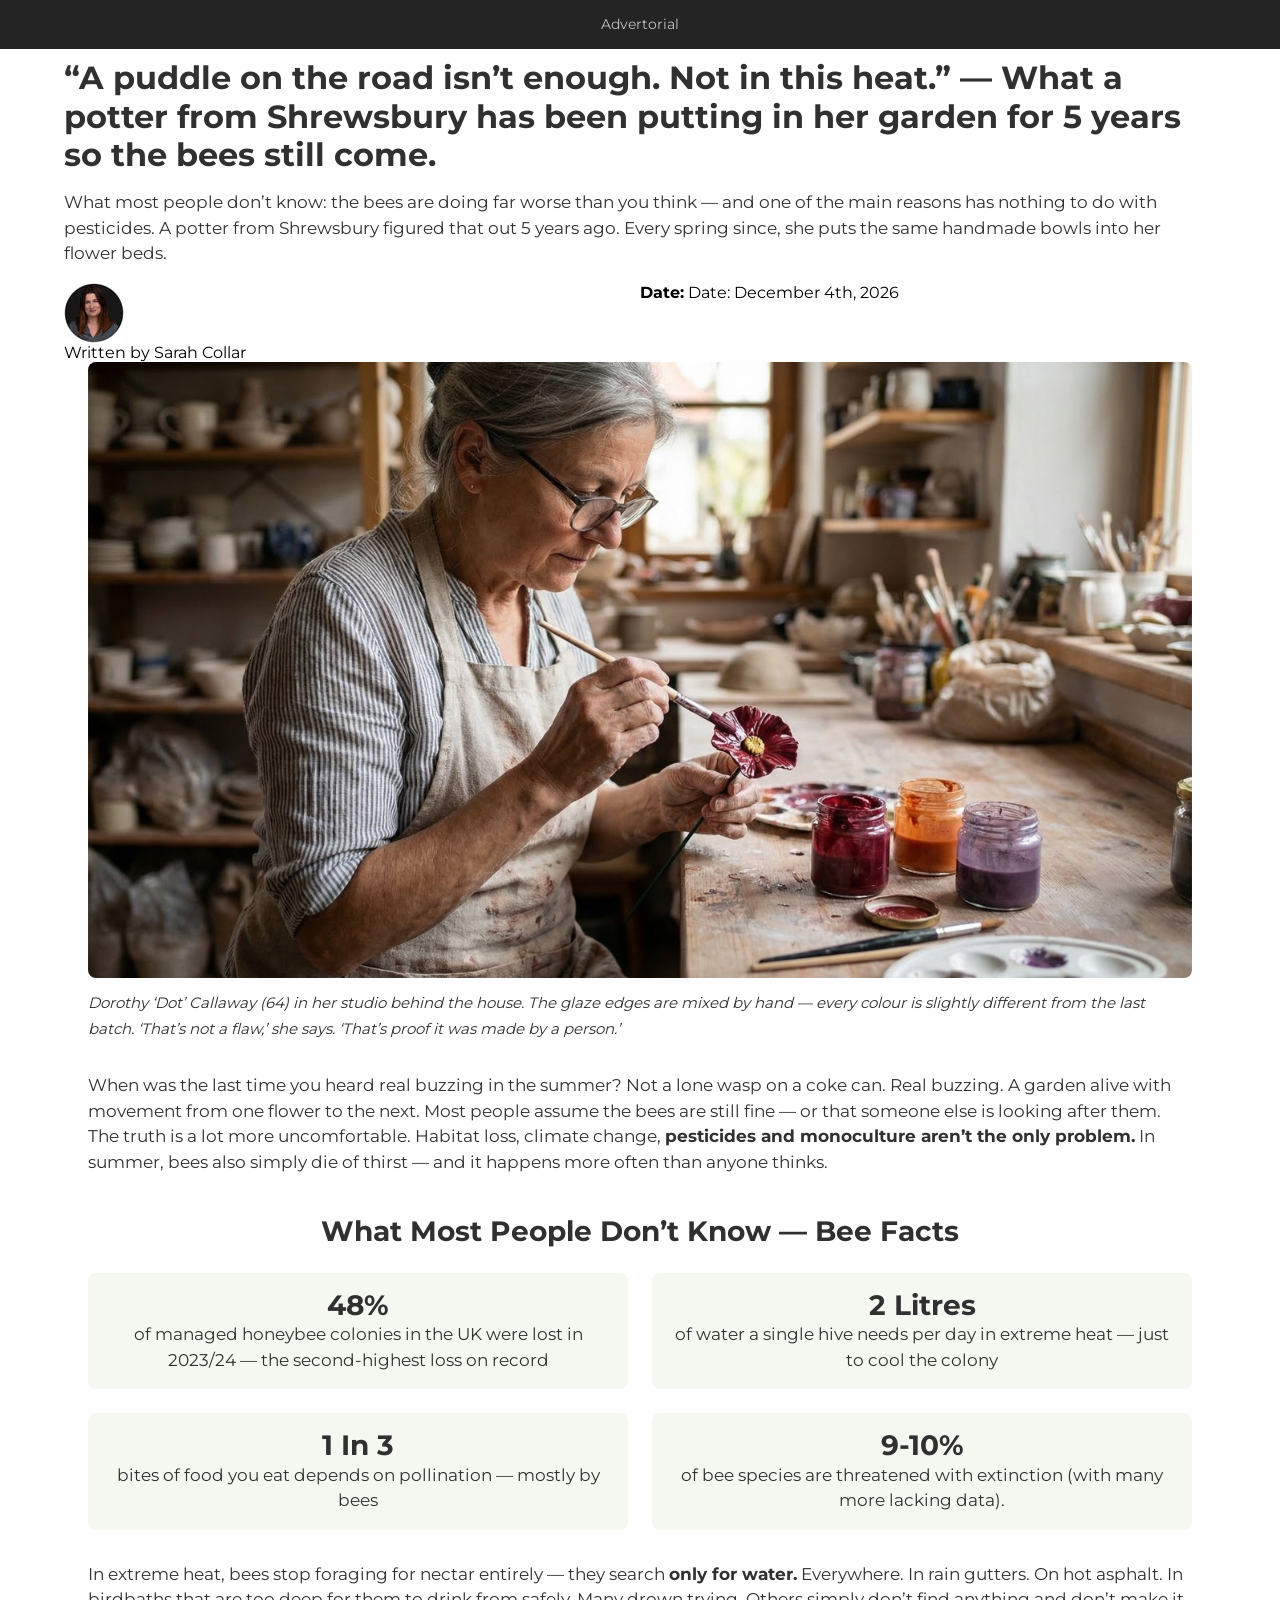
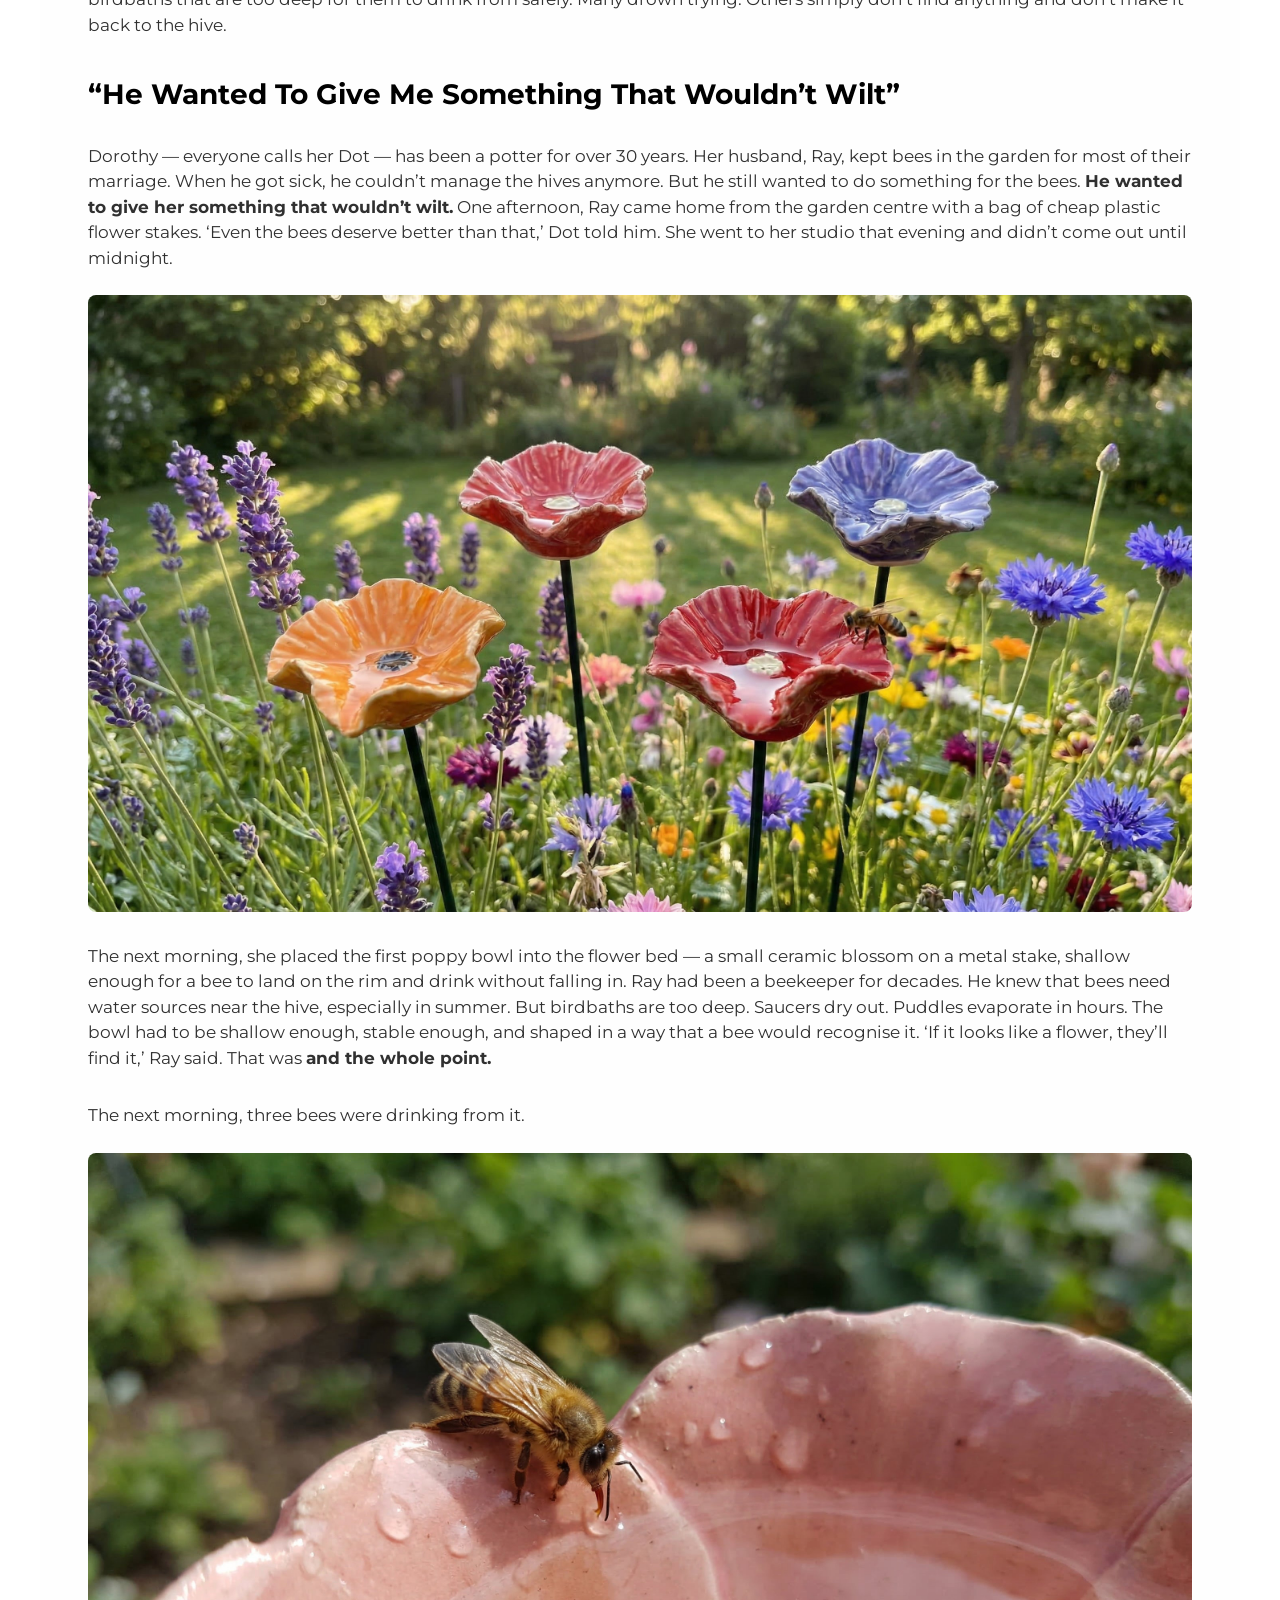
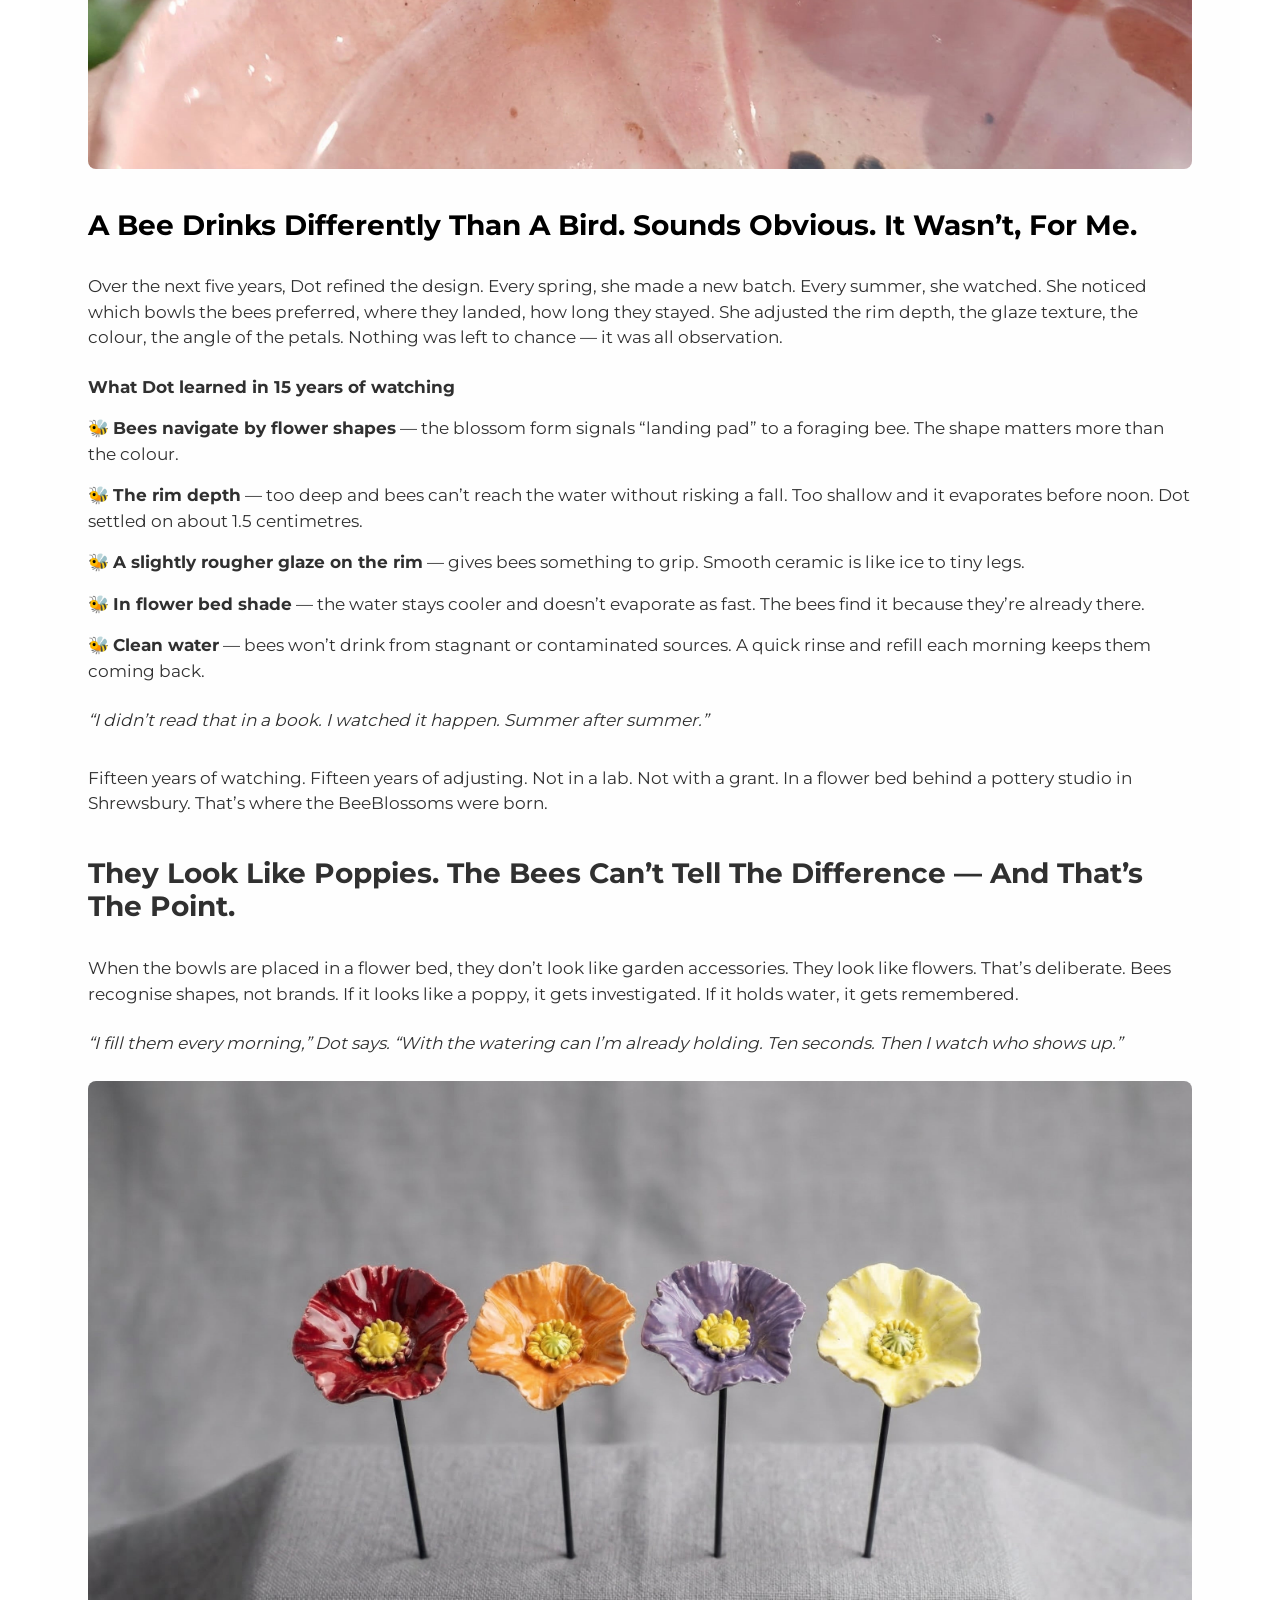
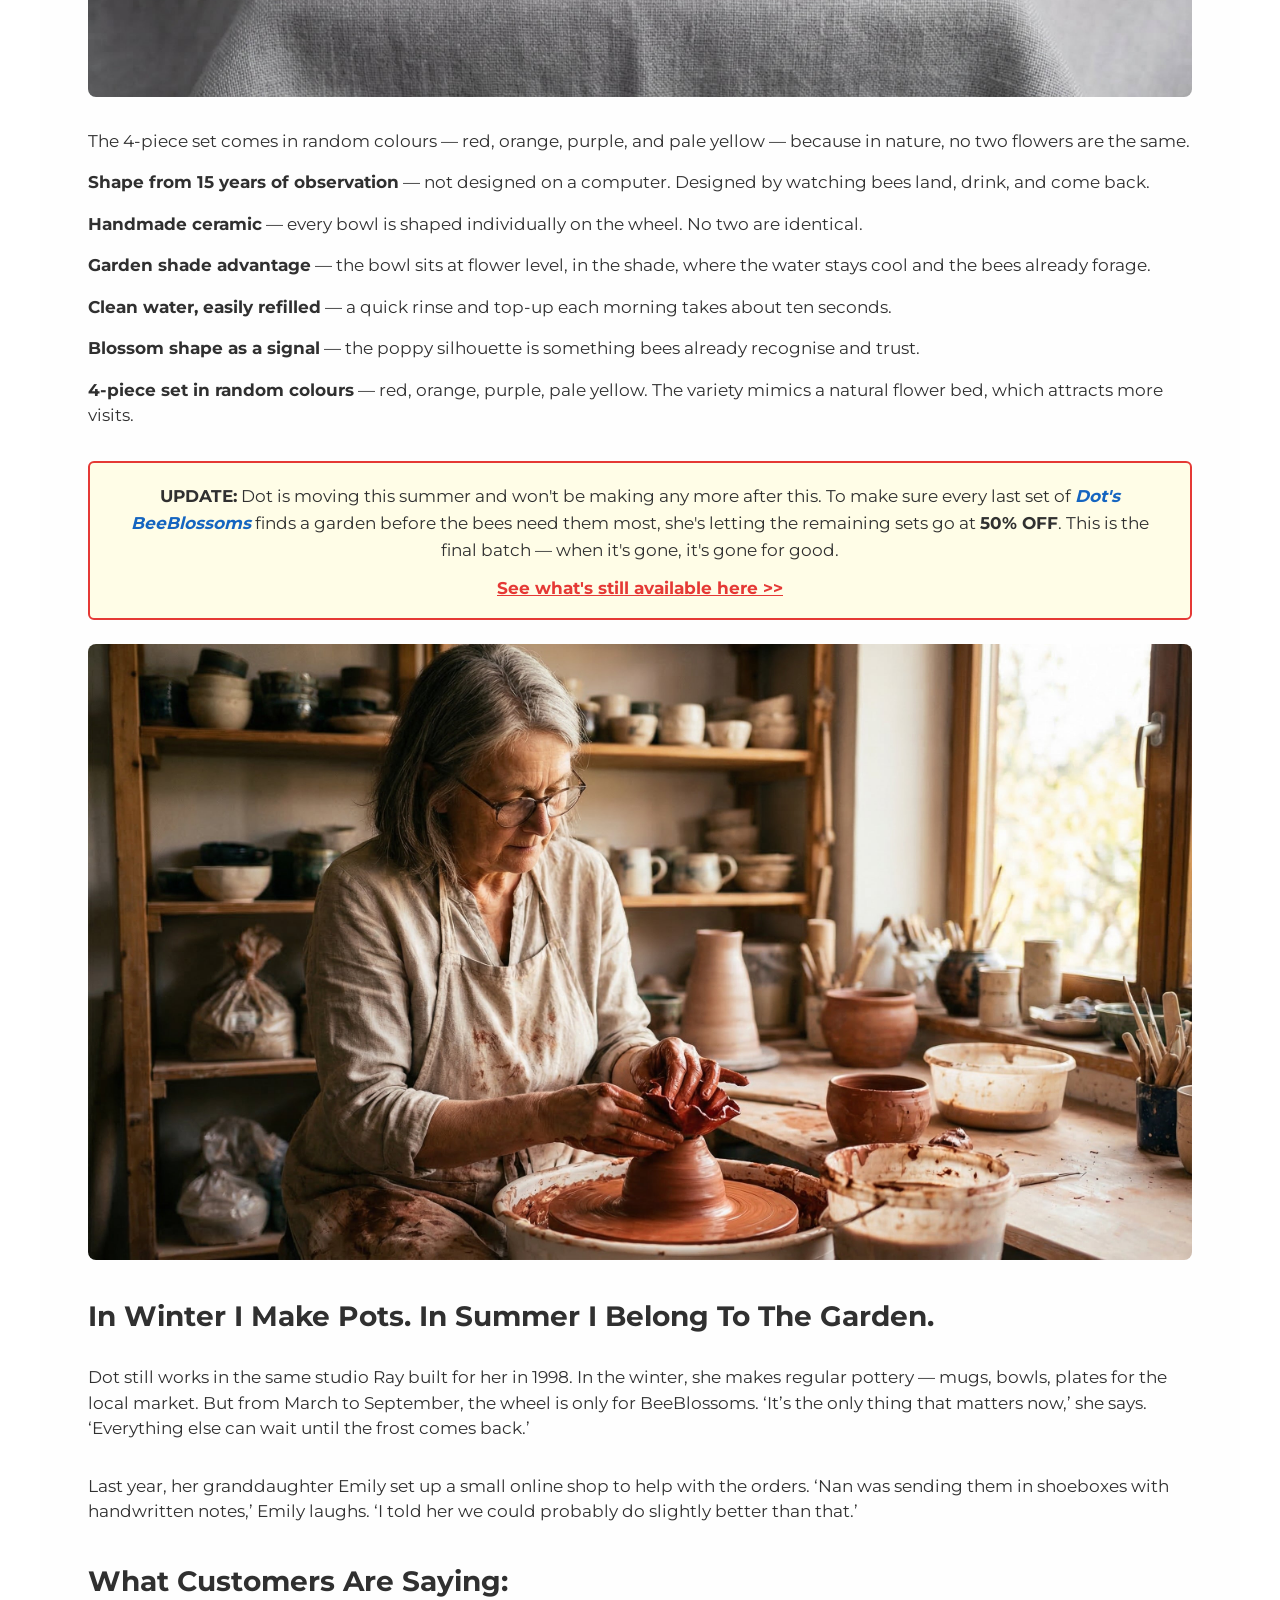
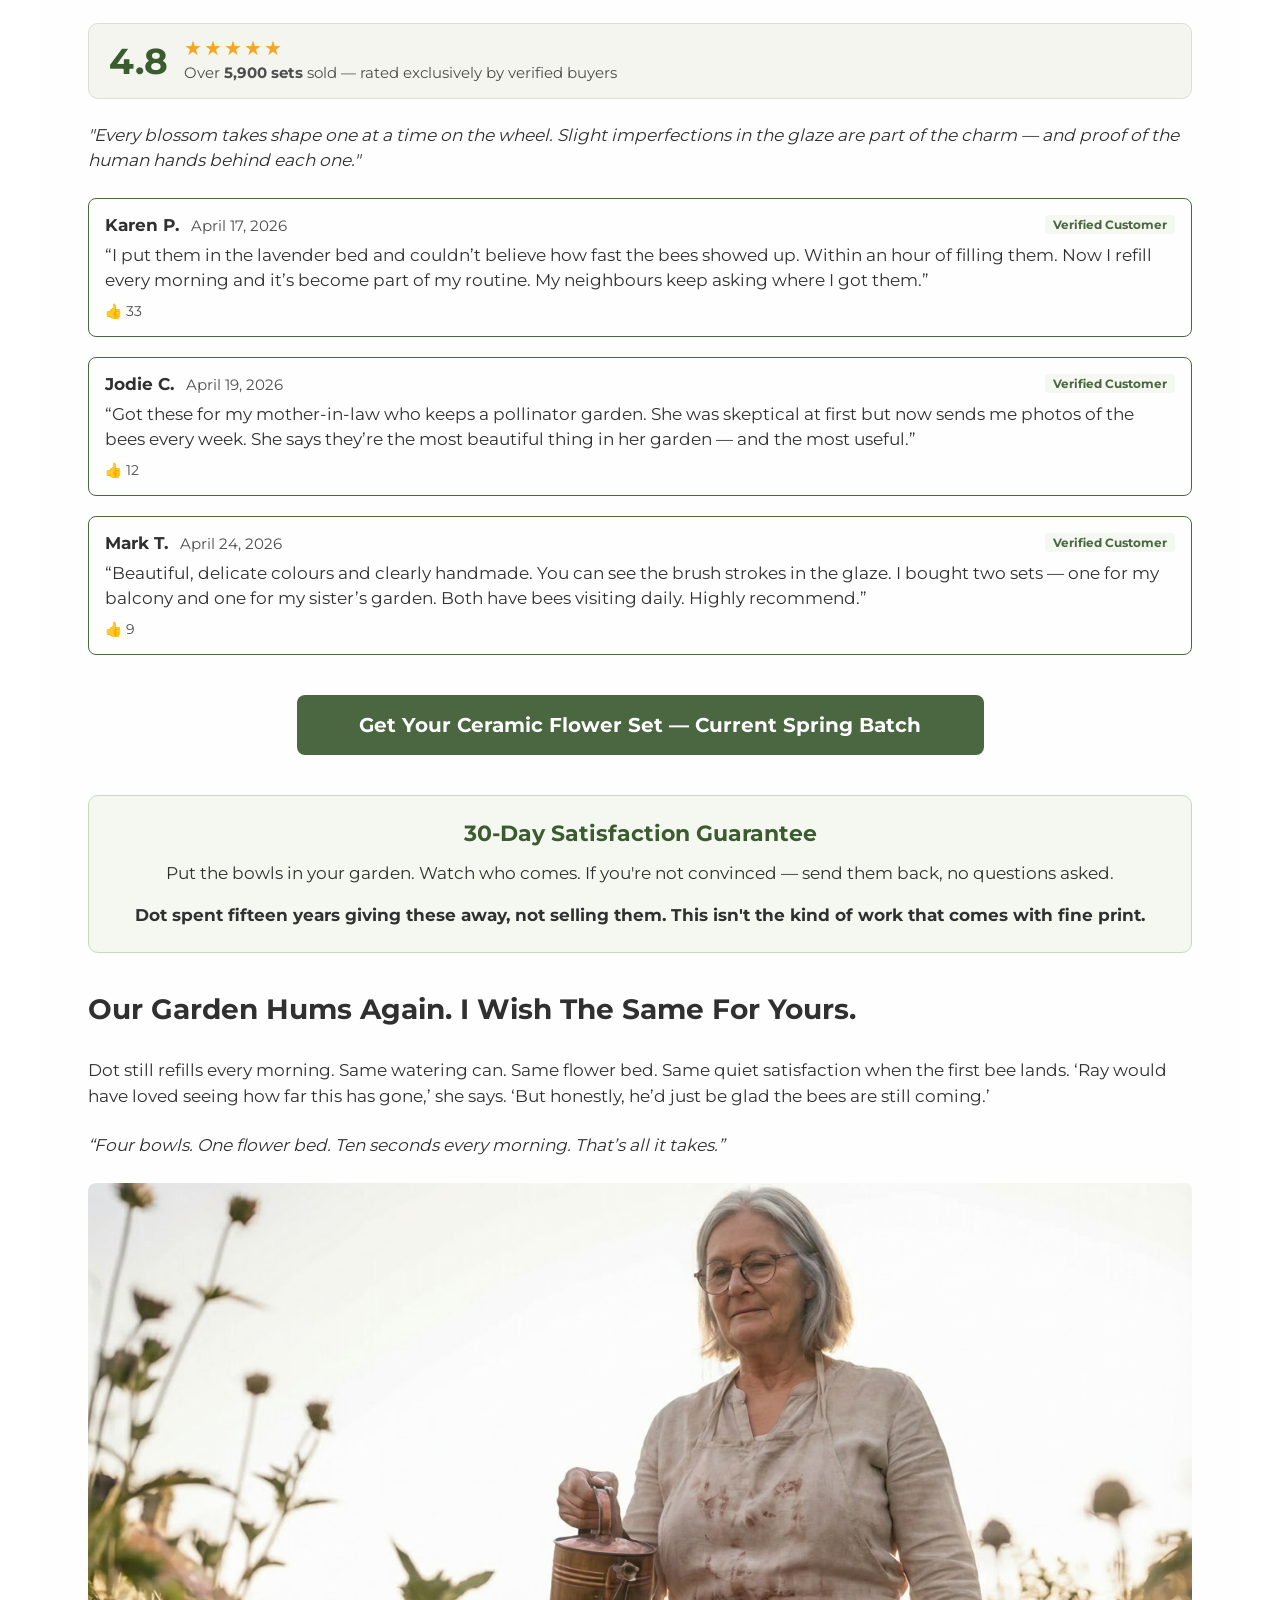
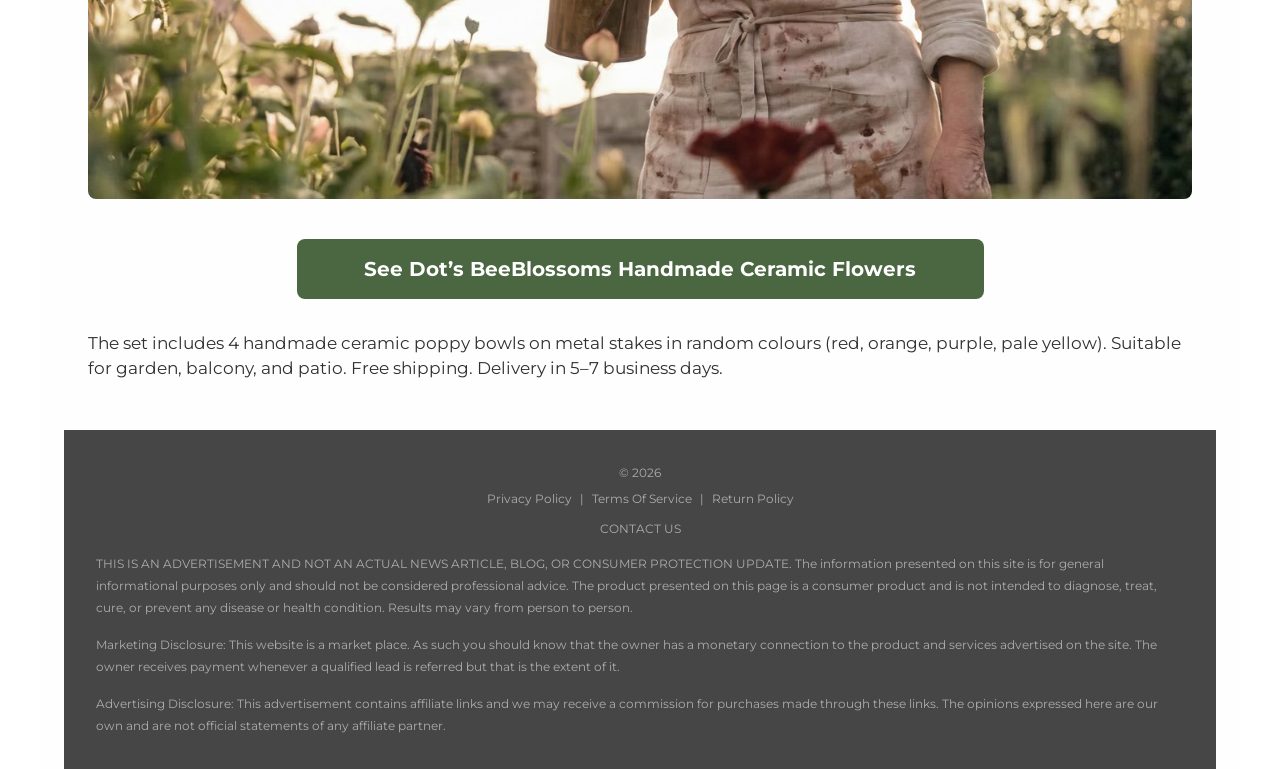
==== commit 094c0101: "Add files via upload" ====
--- a/index.html
+++ b/index.html
@@ -25,22 +25,17 @@
   </div>
 
   <!-- 2. Nav / Breadcrumb -->
-  <div class="nav">
-    <div class="nav-inner">
-      <img class="nav-avatar" src="images/avatar.jpg" alt="BeeBlossoms avatar" />
-      <a class="nav-link" href="https://track.healthdeepinsight.com/click" target="_blank" rel="noopener noreferrer">Pollinators &amp; Craft</a>
-    </div>
-  </div>
+ 
 
   <!-- 3–18. Main Content -->
   <div class="main">
     <div class="main-inner">
 
       <!-- 3. Hero Headline Section -->
-      <h2 class="hero-headline">
+      <h2 class="hero-headline"><b>
         &ldquo;A puddle on the road isn&rsquo;t enough. Not in this heat.&rdquo;
         &mdash; What a potter from Shrewsbury has been putting in her garden for 5
-        years so the bees still come.
+        years so the bees still come.</b>
       </h2>
 
       <p class="hero-body">
@@ -50,12 +45,16 @@
         she puts the same handmade bowls into her flower beds.
       </p>
 
-      <div class="hero-meta">
-        <p>Written by Sarah Collar</p>
-        <p id="article-date">Date: </p>
-      </div>
-    </div>
-
+        <div class="hero-meta">
+  <div class="hero-meta-left">
+    <img class="hero-meta-avatar" src="images/avatar.jpg" alt="Author avatar" />
+    <span>Written by Sarah Collar</span>
+  </div>
+  <div class="hero-meta-right">
+    <span><strong>Date:</strong> <span id="article-date"></span></span>
+  </div>
+</div>
+   
     <!-- 4. Hero Image + Caption -->
     <div class="section">
       <img class="hero-image" src="images/hero-portrait.jpg" alt="Dorothy 'Dot' Callaway in her studio" width="917" height="512" />
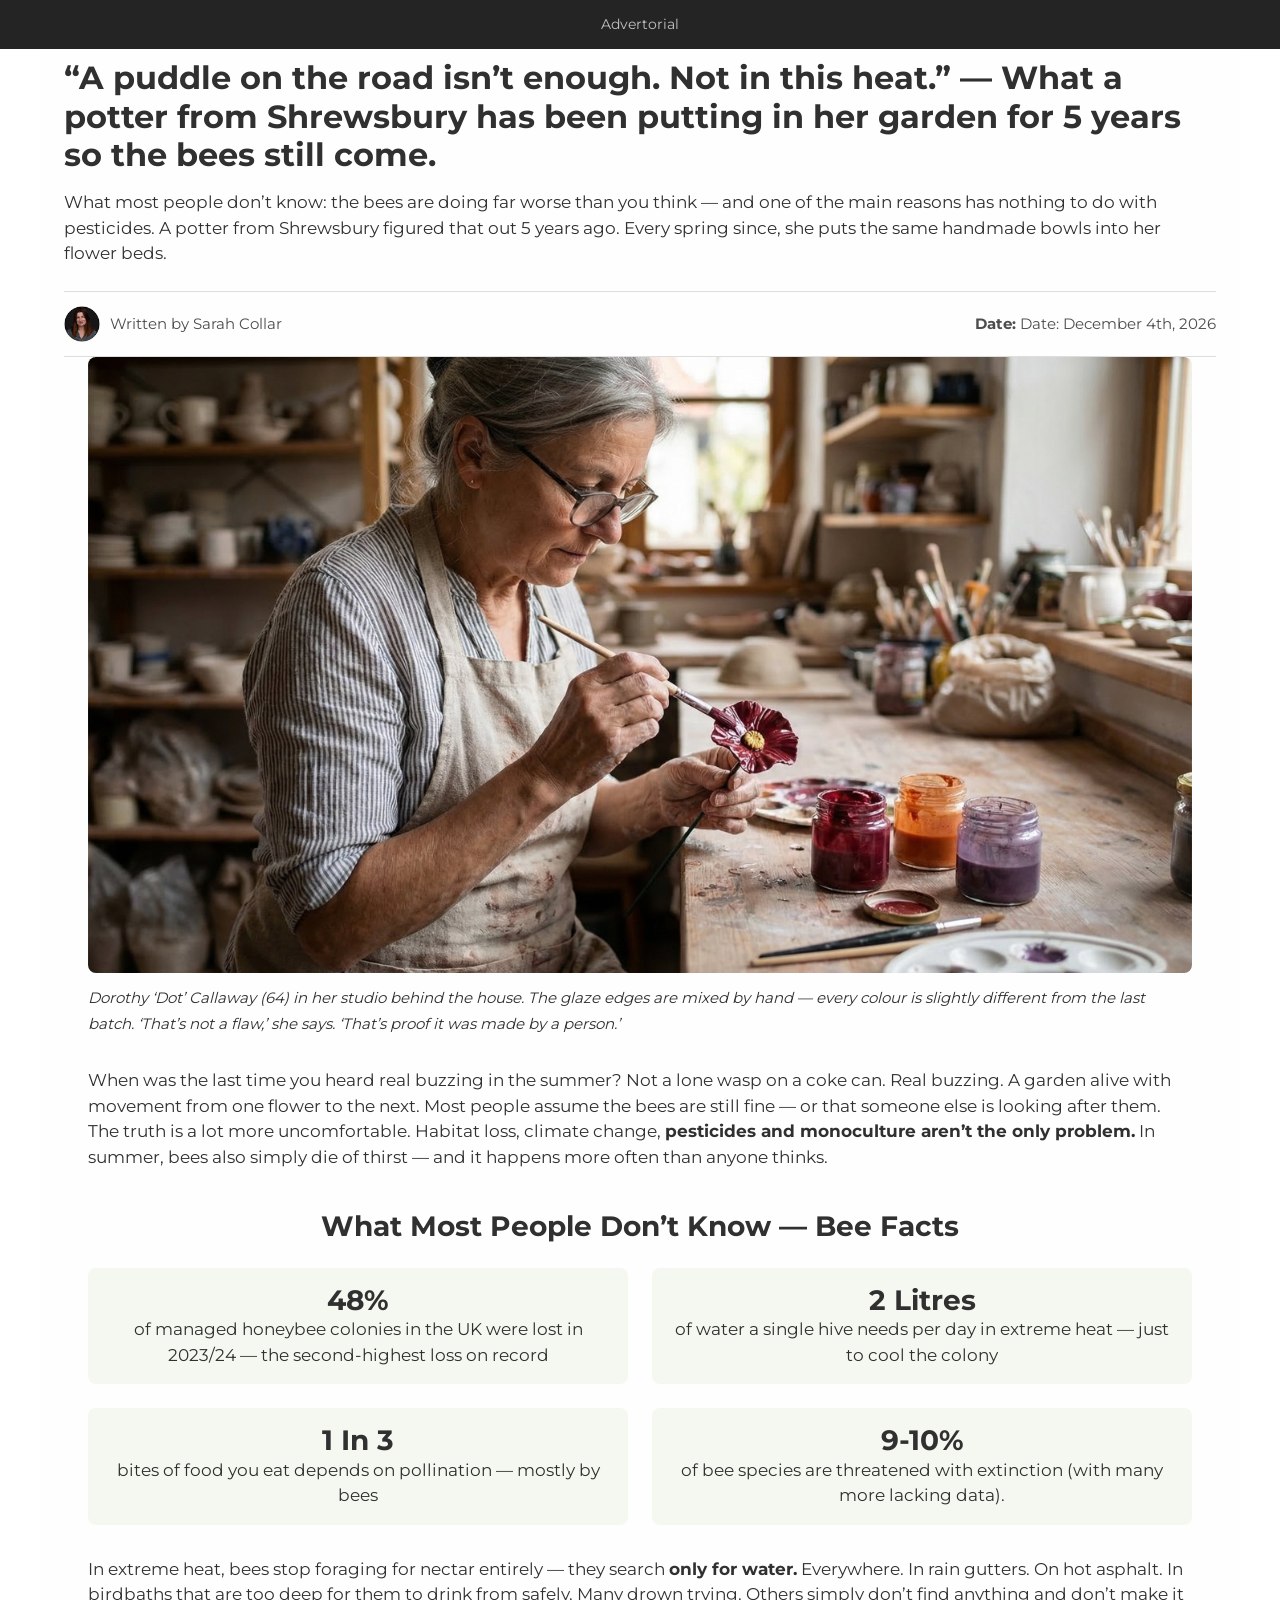
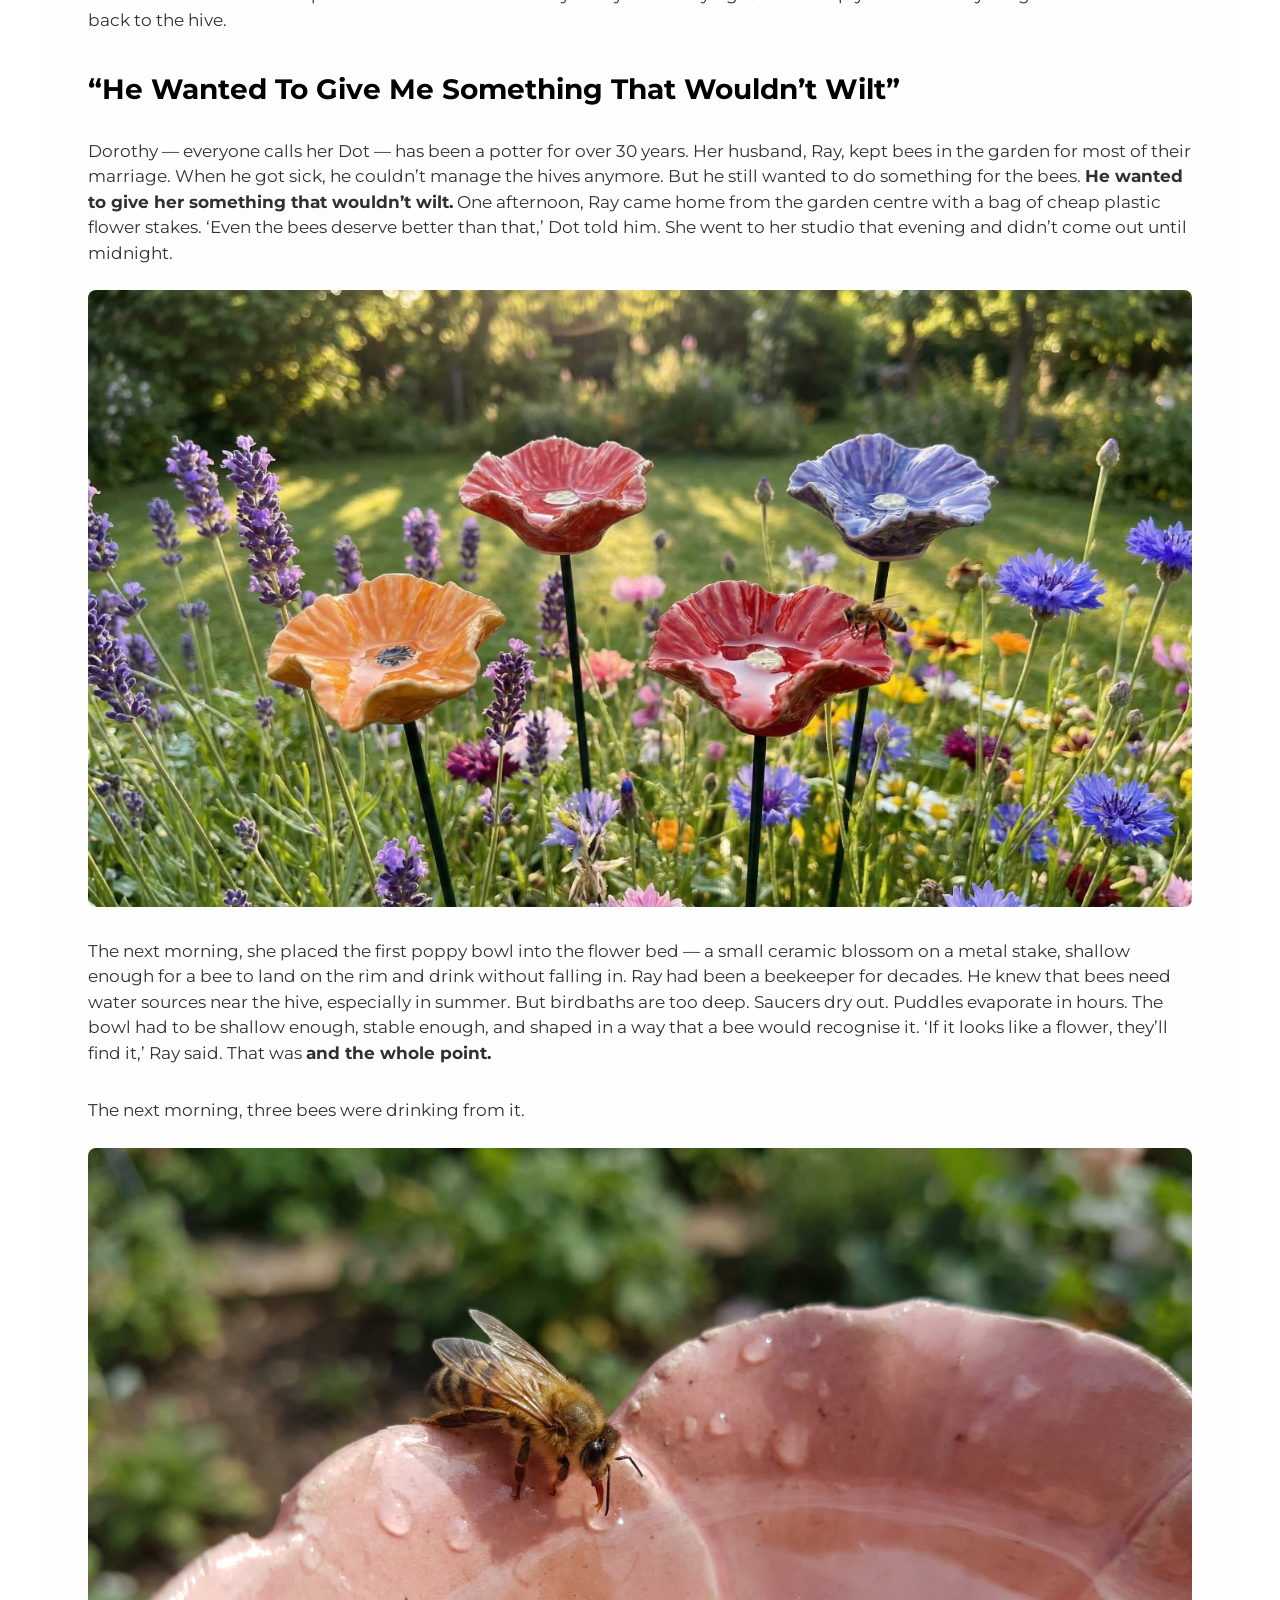
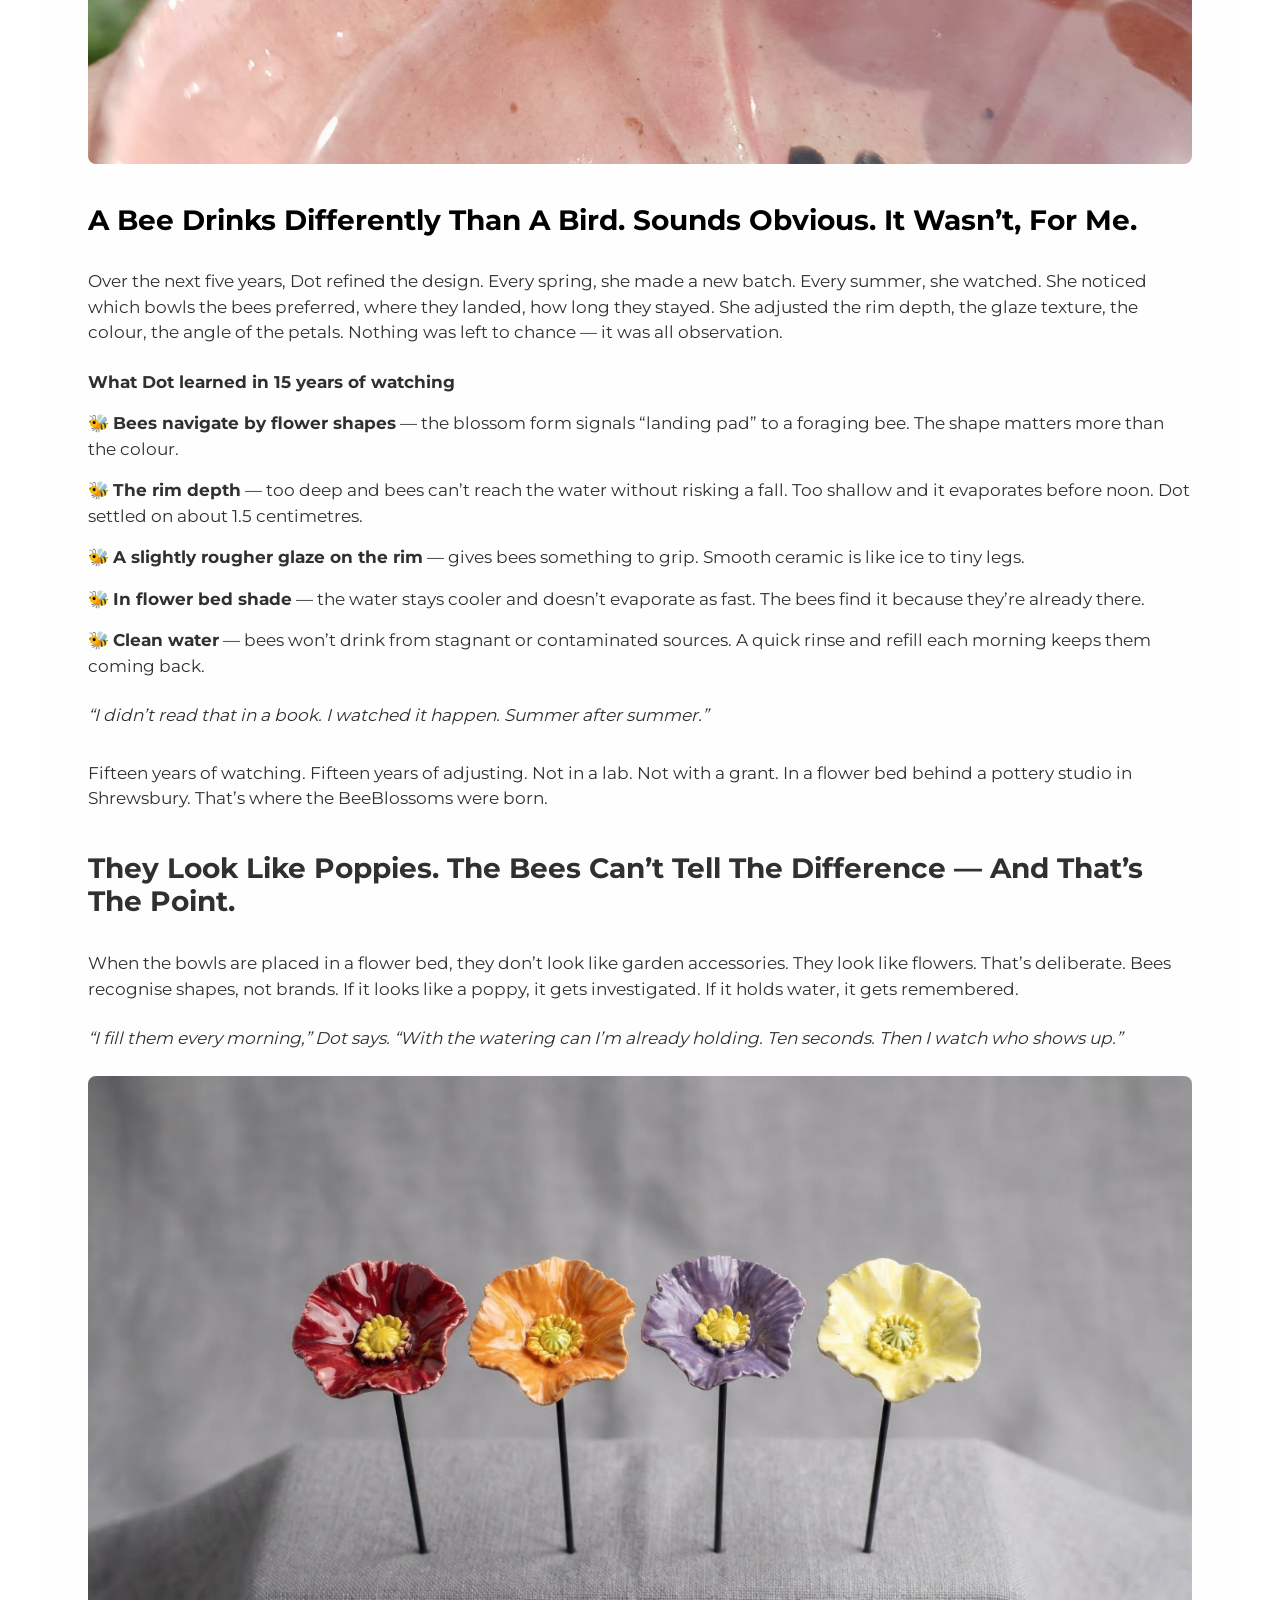
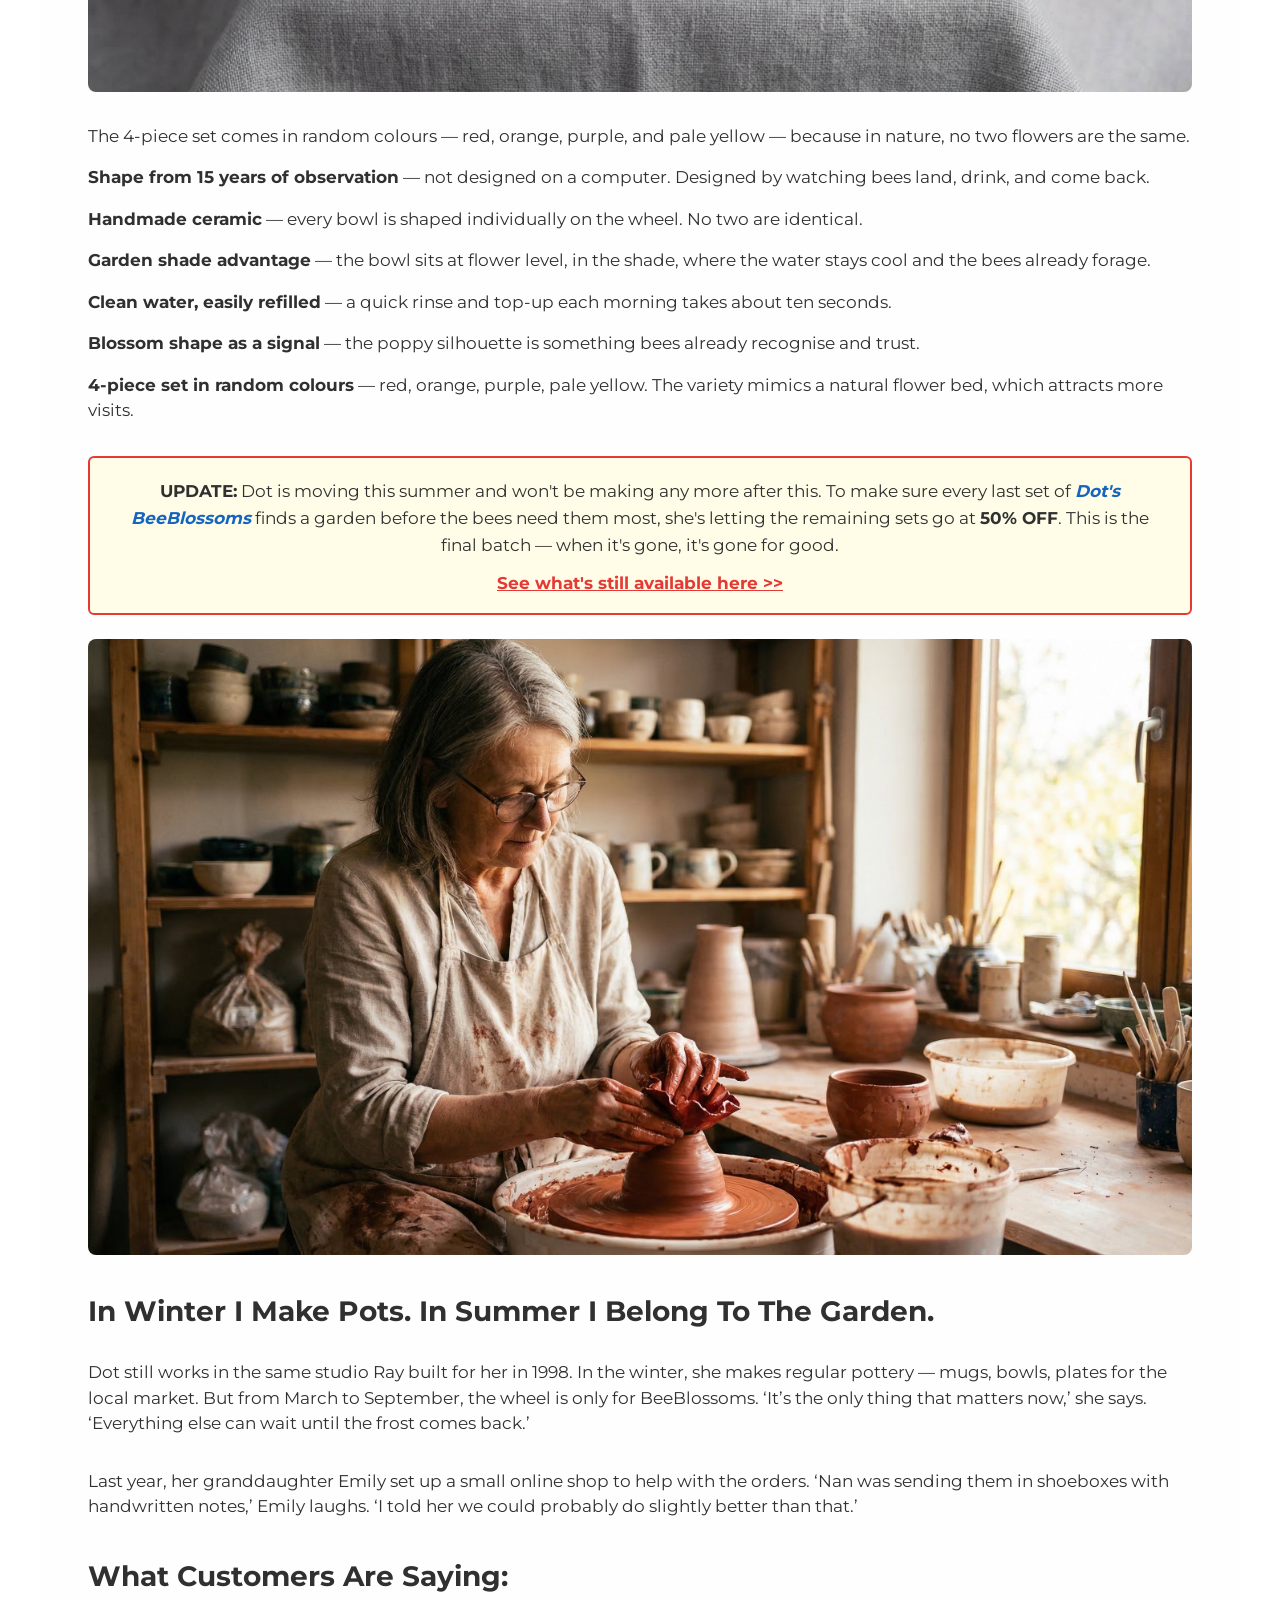
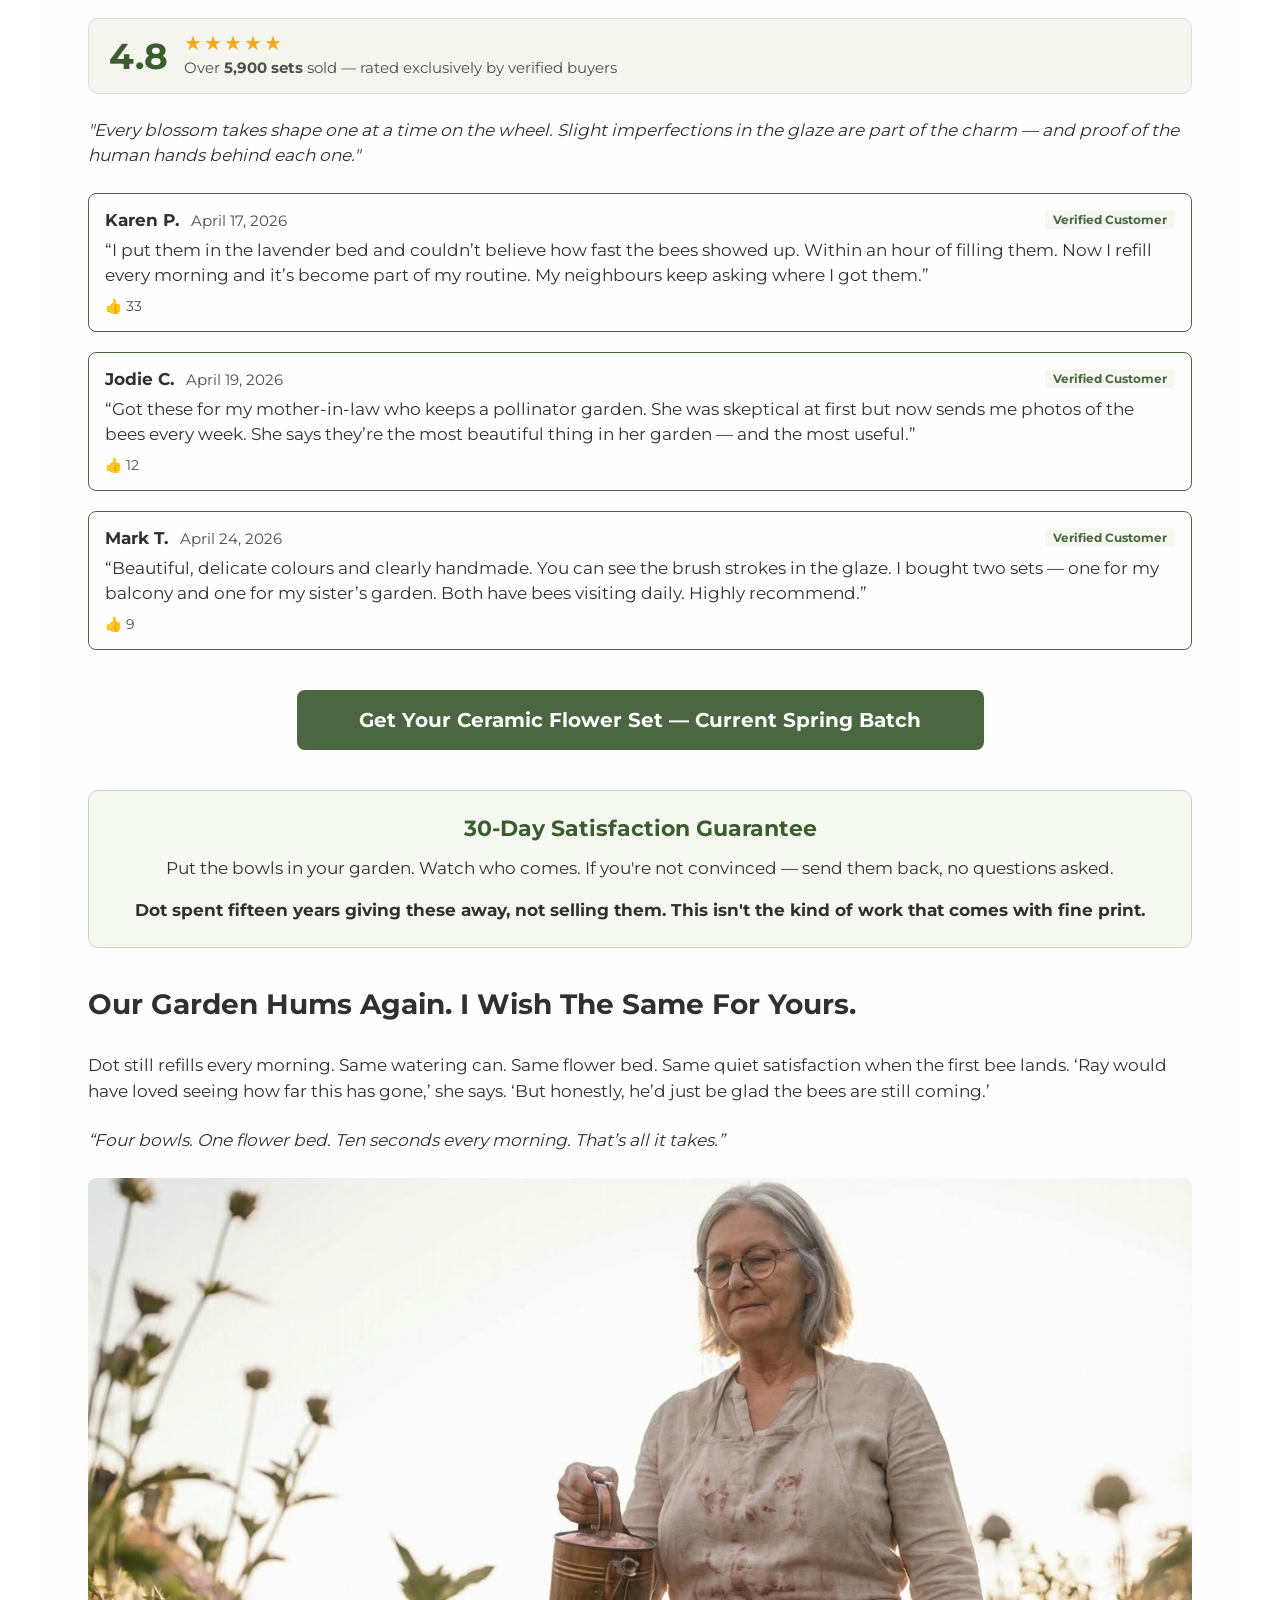
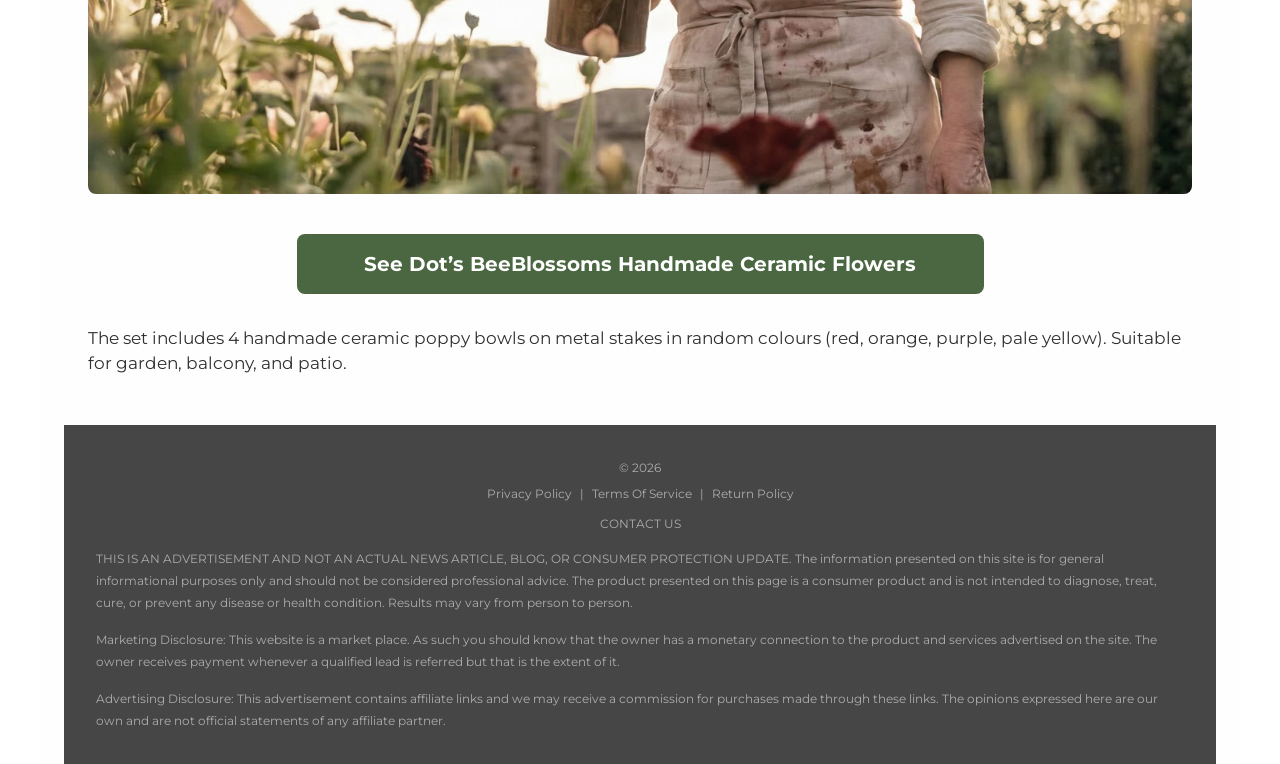
==== commit 7c50d837: "Update index.html" ====
--- a/index.html
+++ b/index.html
@@ -452,7 +452,7 @@
       <p class="product-desc">
         The set includes 4 handmade ceramic poppy bowls on metal stakes in random
         colours (red, orange, purple, pale yellow). Suitable for garden, balcony, and
-        patio. Free shipping. Delivery in 5&ndash;7 business days.
+        patio. 
       </p>
     </div>
 
--- a/css/style.css
+++ b/css/style.css
@@ -139,22 +139,41 @@
 @media (min-width: 768px) {
   .hero-body { font-size: 17px; line-height: 25.5px; }
 }
-
 .hero-meta {
-  margin-top: 16px;
-  display: grid;
-  grid-template-columns: 1fr;
-  gap: 0;
-}
-@media (min-width: 768px) {
-  .hero-meta { grid-template-columns: 1fr 1fr; }
-}
-.hero-meta p {
+  margin-top: 24px;
+  padding: 14px 0;
+  border-top: 1px solid #ddd;
+  border-bottom: 1px solid #ddd;
+  display: flex;
+  align-items: center;
+  justify-content: space-between;
+  gap: 12px;
+}
+
+.hero-meta-left {
+  display: flex;
+  align-items: center;
+  gap: 10px;
   font-size: 15px;
-  line-height: 27px;
-  font-weight: 400;
+  line-height: 22px;
   color: rgb(77, 77, 77);
 }
+
+.hero-meta-avatar {
+  width: 36px;
+  height: 36px;
+  border-radius: 50%;
+  object-fit: cover;
+  flex-shrink: 0;
+}
+
+.hero-meta-right {
+  font-size: 15px;
+  line-height: 22px;
+  color: rgb(77, 77, 77);
+  white-space: nowrap;
+}
+
 
 /* ===== Shared section padding ===== */
 .section {
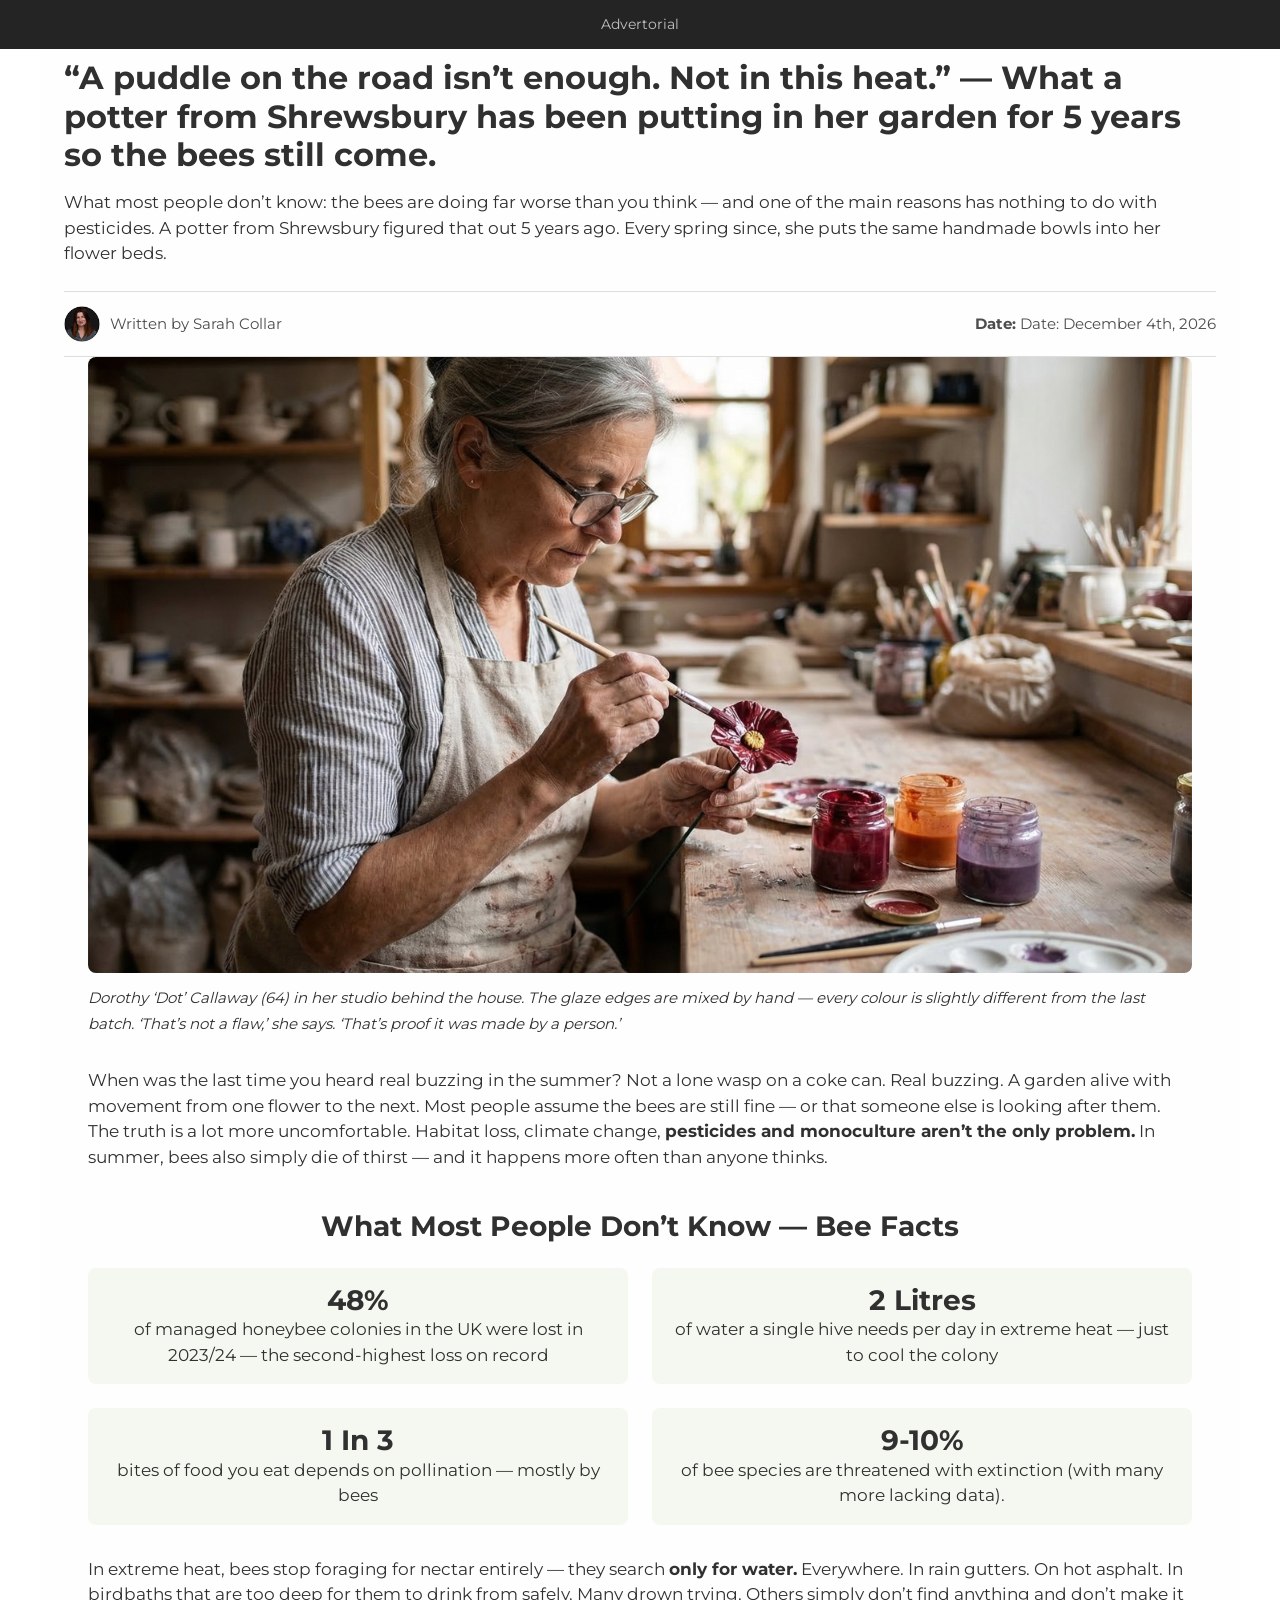
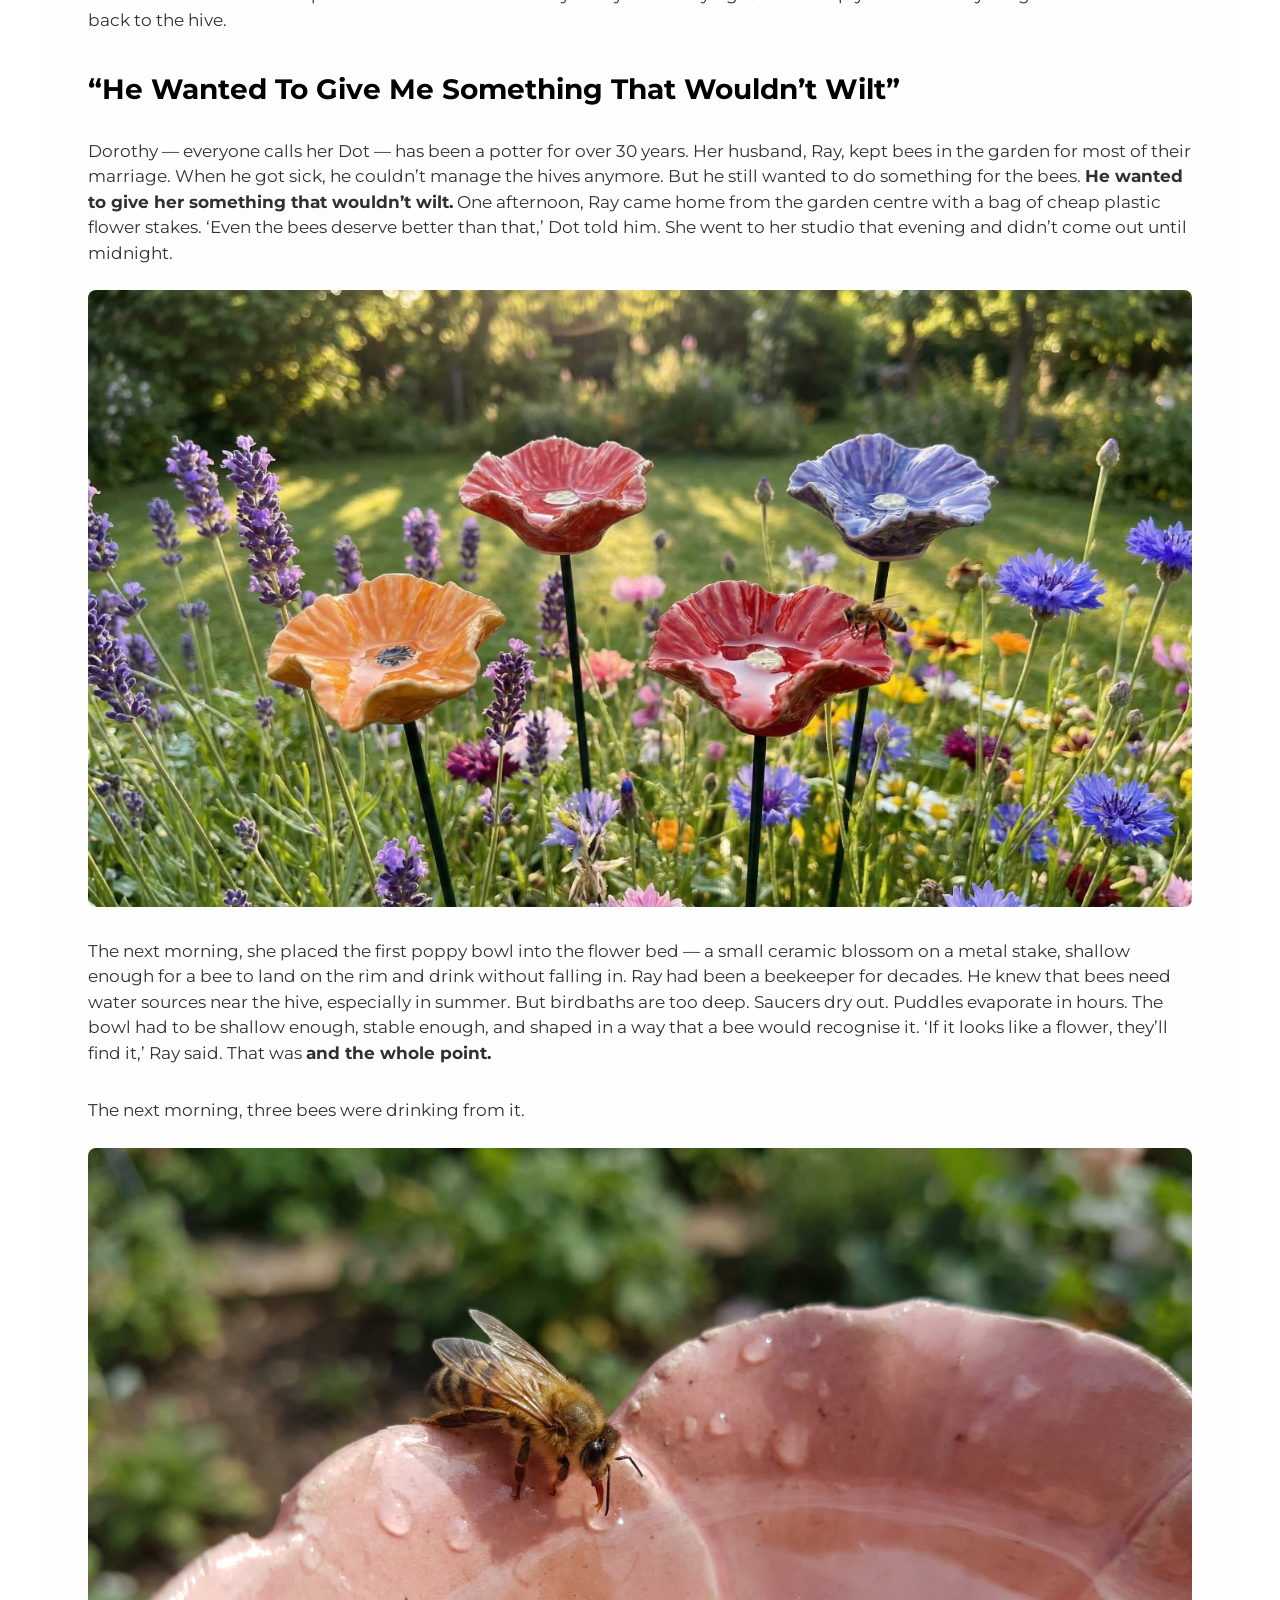
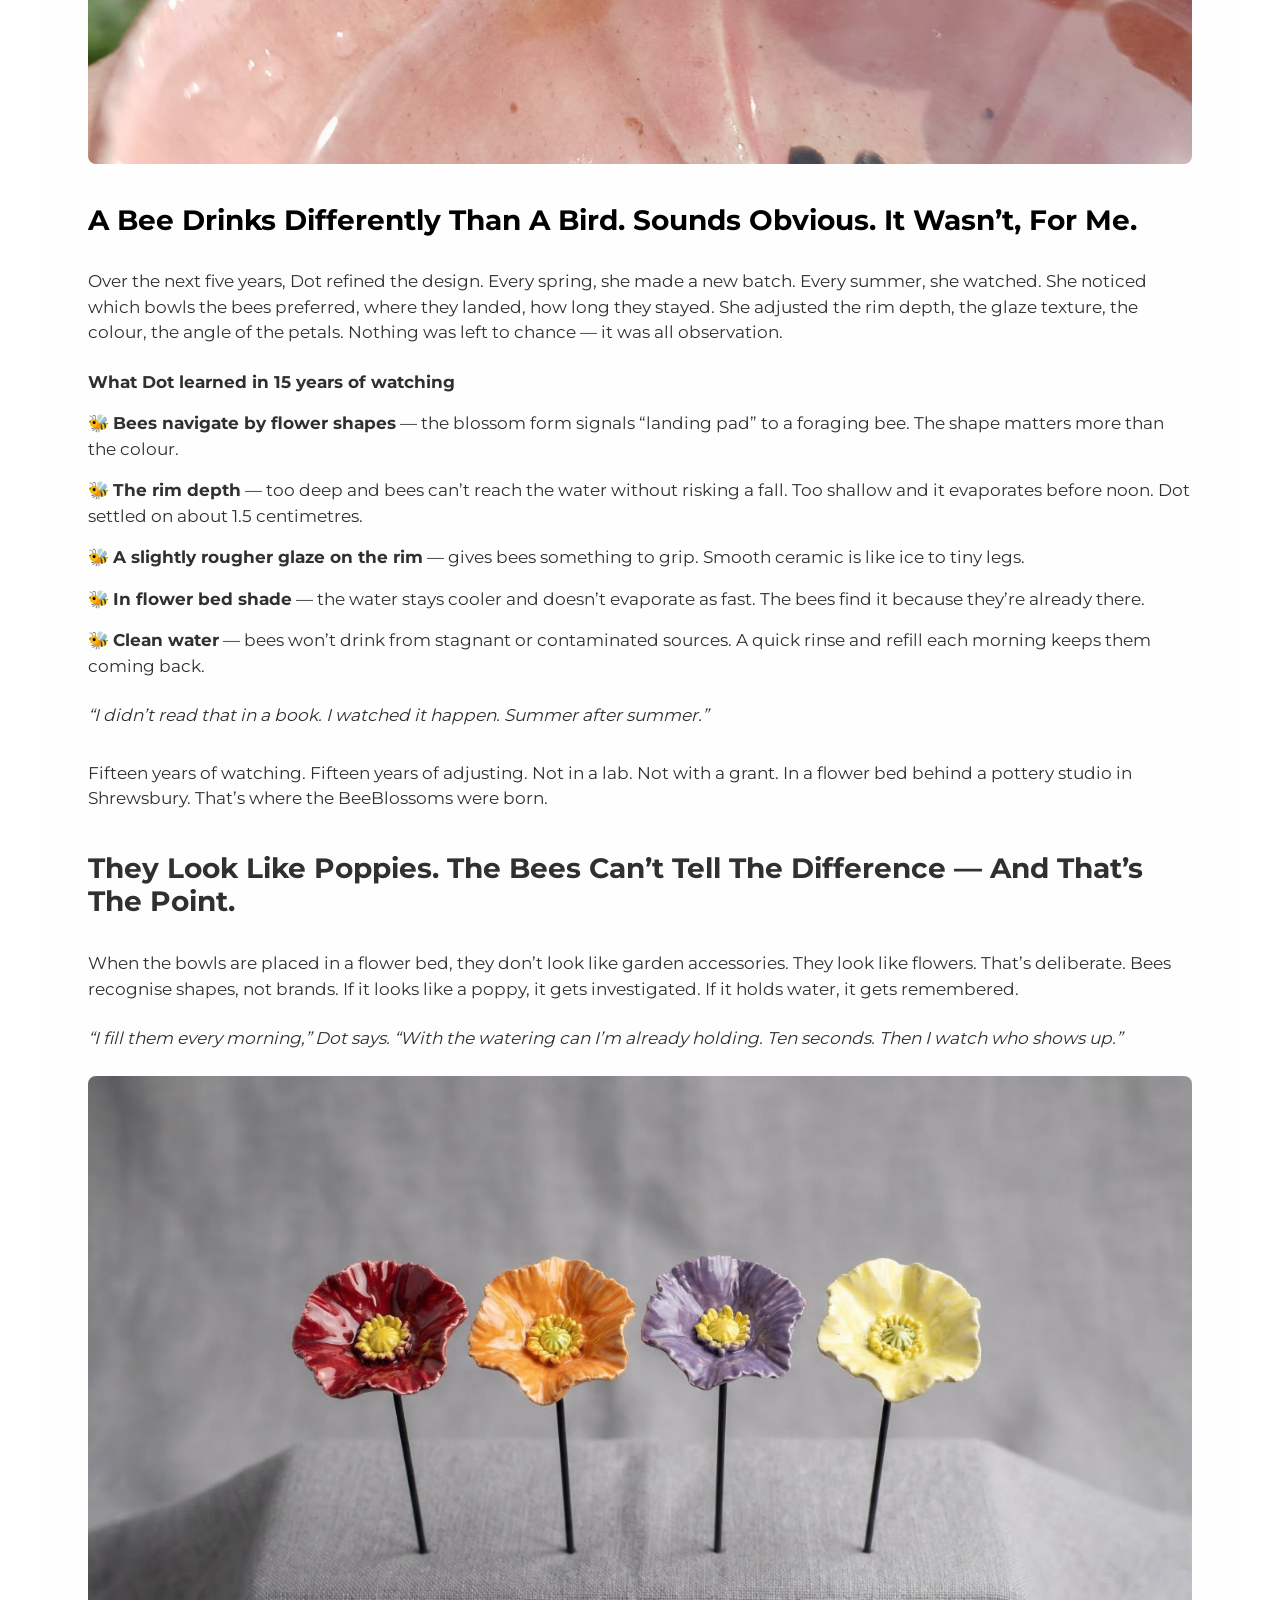
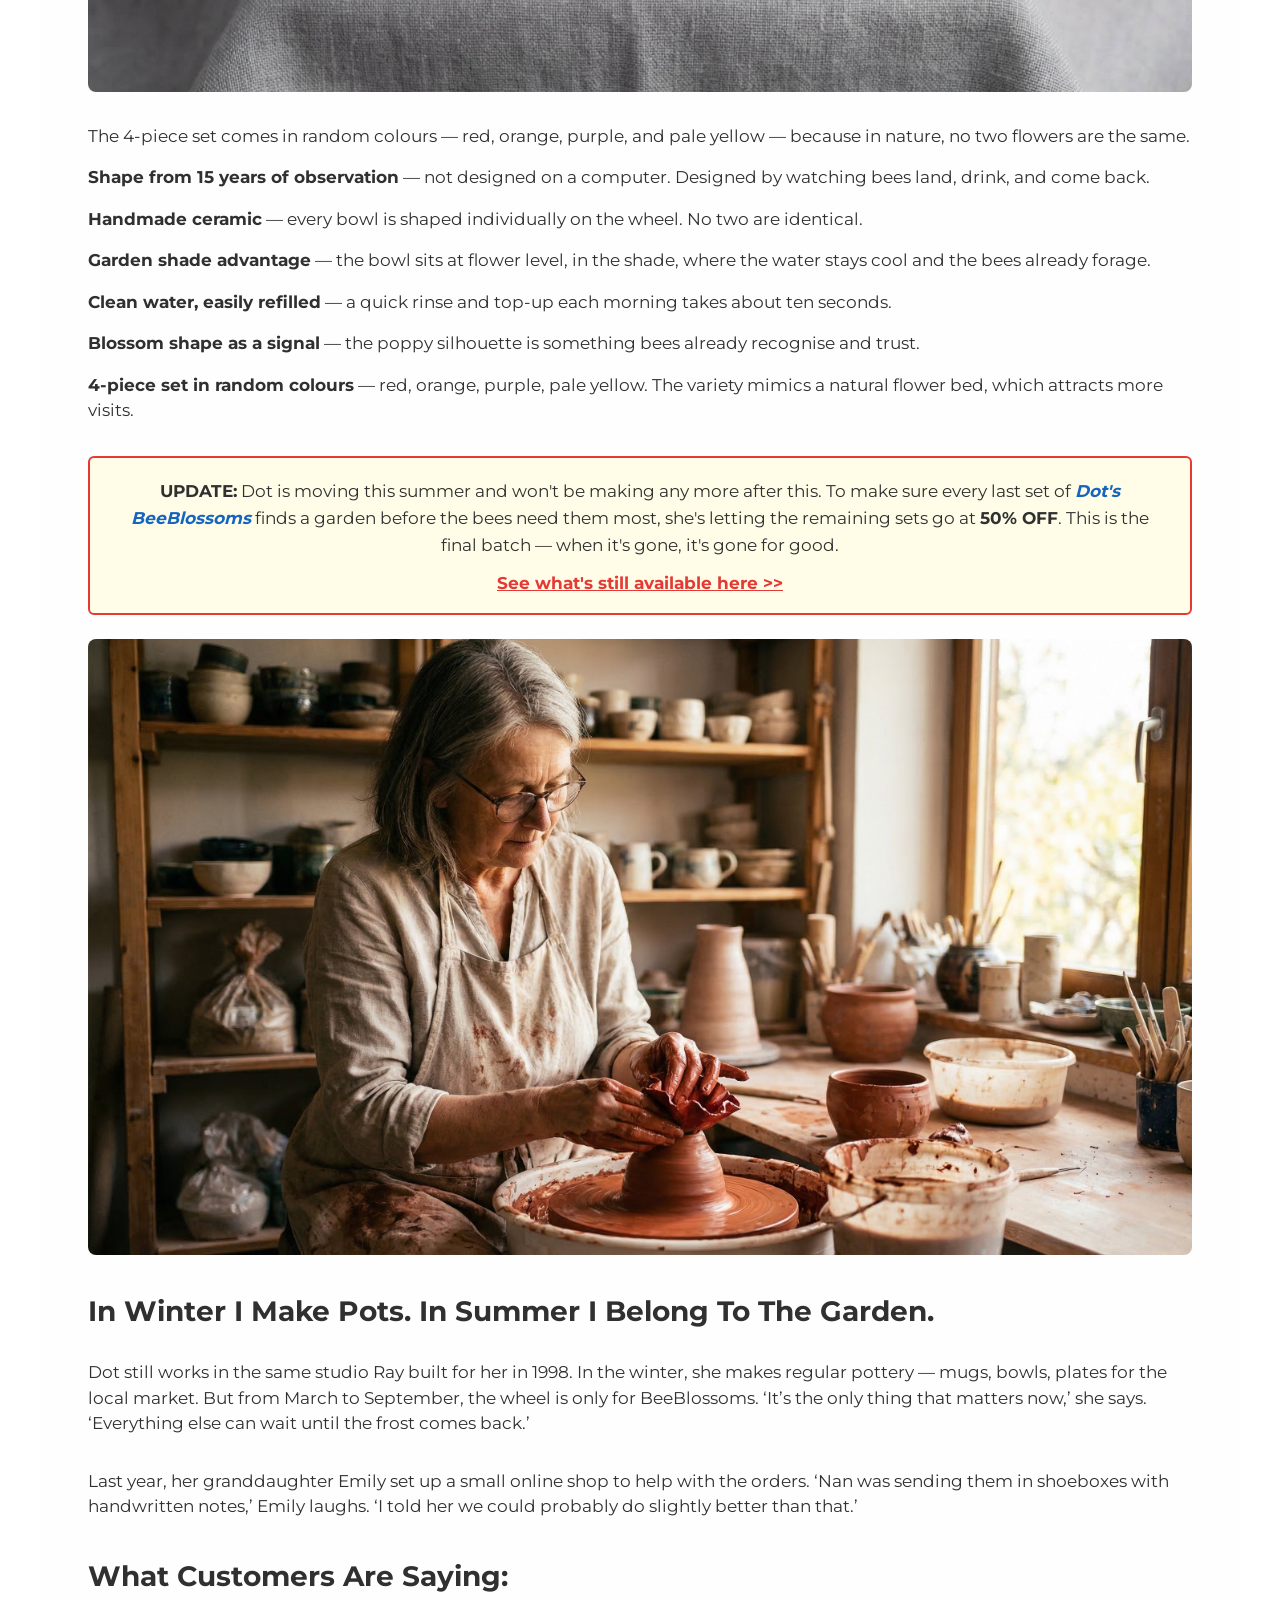
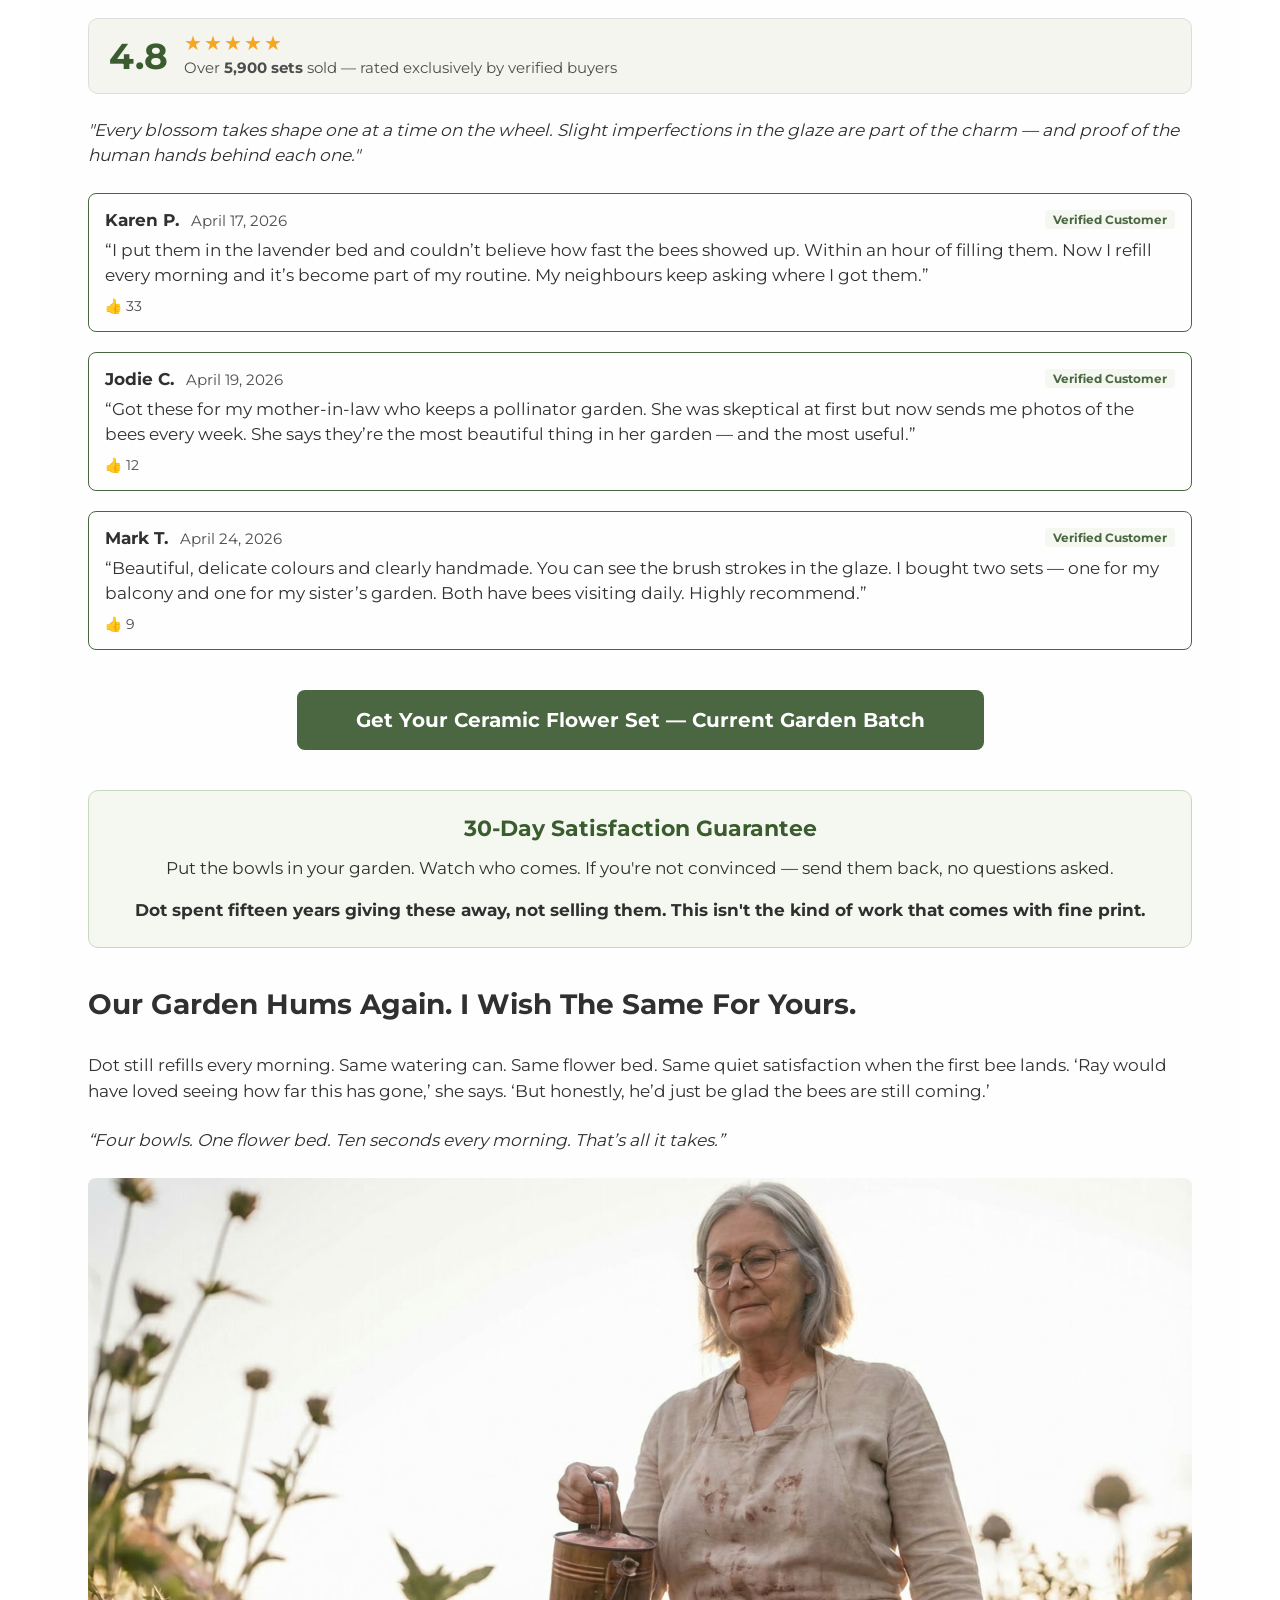
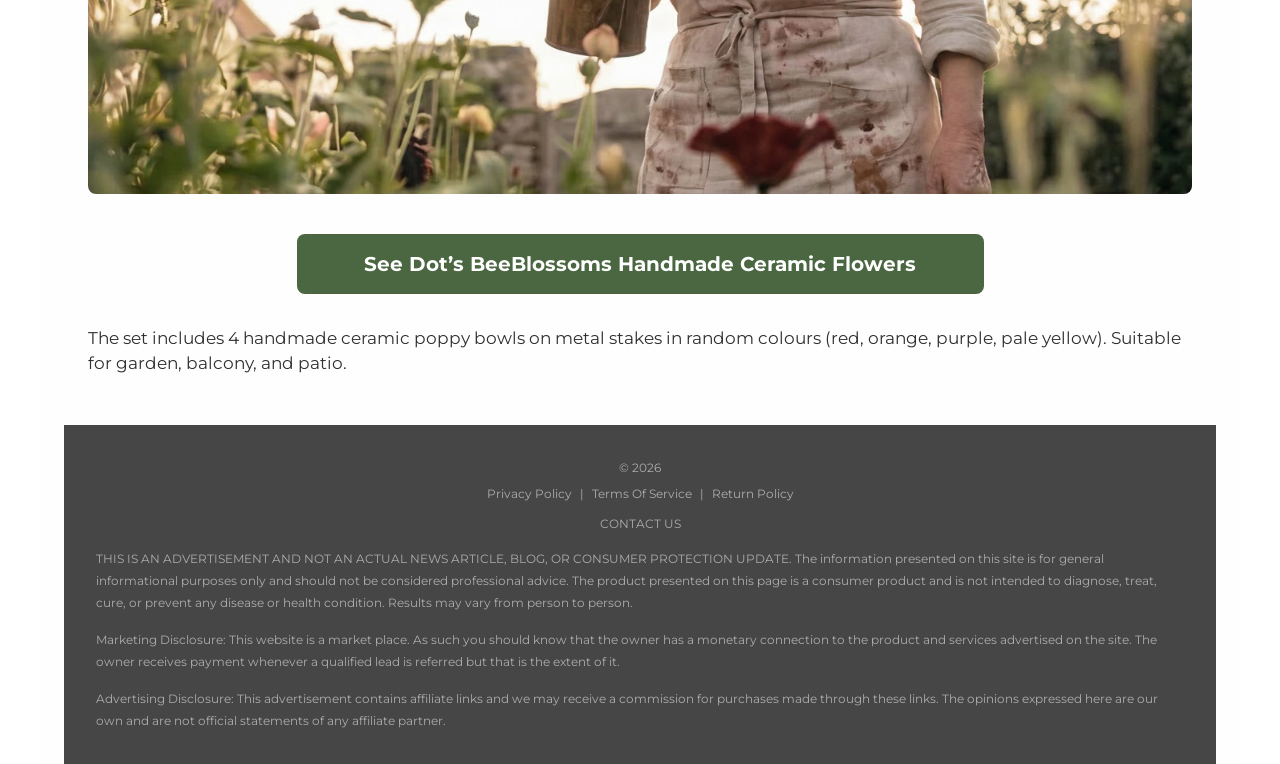
==== commit 70dc4f55: "Update index.html" ====
--- a/index.html
+++ b/index.html
@@ -400,7 +400,7 @@
     <div class="section">
       <div class="cta-wrapper">
         <a class="cta-button" href="https://track.healthdeepinsight.com/click" target="_blank" rel="noopener noreferrer">
-          Get Your Ceramic Flower Set &mdash; Current Spring Batch
+          Get Your Ceramic Flower Set &mdash; Current Garden Batch
         </a>
       </div>
     </div>
